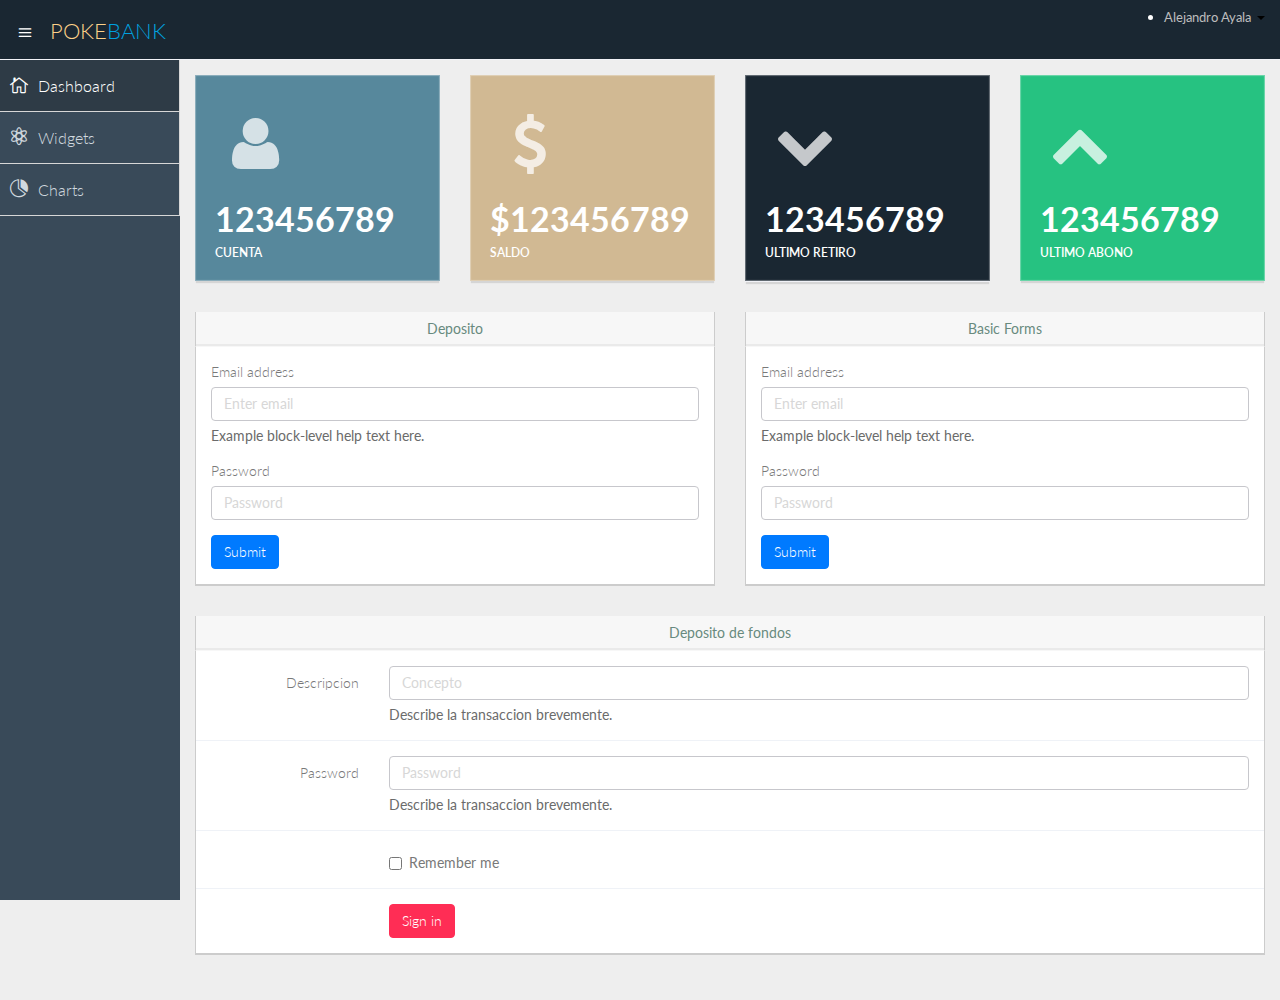
==== index.html @ 2486c24b "first commit" ====
<!DOCTYPE html>
<html lang="en">

<head>
  <meta charset="utf-8">
  <meta name="viewport" content="width=device-width, initial-scale=1.0">
  <meta name="description" content="Creative - Bootstrap 3 Responsive Admin Template">
  <meta name="author" content="GeeksLabs">
  <meta name="keyword" content="Creative, Dashboard, Admin, Template, Theme, Bootstrap, Responsive, Retina, Minimal">
  <link rel="shortcut icon" href="img/favicon.png">

  <title>Pagina Principal</title>

  <!-- Bootstrap CSS -->
  <link href="css/bootstrap.min.css" rel="stylesheet">
  <!-- bootstrap theme -->
  <link href="css/bootstrap-theme.css" rel="stylesheet">

  <!-- font icon -->
  <link href="css/elegant-icons-style.css" rel="stylesheet" />
  <link href="css/font-awesome.min.css" rel="stylesheet" />

  <!-- Custom styles -->
  <link href="css/style.css" rel="stylesheet">
</head>

<body>
  <!-- container section start -->
  <section id="container" class="">


    <header class="header dark-bg">
      <div class="toggle-nav">
        <div class="icon-reorder tooltips" data-original-title="Toggle Navigation" data-placement="bottom"><i class="icon_menu"></i></div>
      </div>

      <!--logo start-->
      <a href="index.html" class="logo">POKE<span class="lite">BANK</span></a>
      <!--logo end-->
      </div>

      <div class="top-nav notification-row">

          <!-- user login dropdown start-->
          <li class="dropdown">
            <a data-toggle="dropdown" class="dropdown-toggle" href="#">

                            <span class="username">Alejandro Ayala</span>
                            <b class="caret"></b>
                        </a>
            <ul class="dropdown-menu extended logout">
              <div class="log-arrow-up"></div>
              <li class="eborder-top">
                <a href="#"><i class="icon_profile"></i> My Profile</a>
              </li>

              <li>
                <a href="login.html"><i class="icon_key_alt"></i> Log Out</a>
              </li>
            </ul>
          </li>
          <!-- user login dropdown end -->
      
        <!-- notificatoin dropdown end-->
      </div>
    </header>
    <!--header end-->

    <!--sidebar start-->
    <aside>
      <div id="sidebar" class="nav-collapse ">
        <!-- sidebar menu start-->
        <ul class="sidebar-menu">
          <li class="active">
            <a class="" href="index.html">
                          <i class="icon_house_alt"></i>
                          <span>Dashboard</span>
                      </a>

          <li>
            <a class="" href="widgets.html">
                          <i class="icon_genius"></i>
                          <span>Widgets</span>
                      </a>
          </li>
          <li>
            <a class="" href="chart-chartjs.html">
                          <i class="icon_piechart"></i>
                          <span>Charts</span>

                      </a>

          </li>

        </ul>
        <!-- sidebar menu end-->
      </div>
    </aside>
    <!--sidebar end-->

    <!--main content start-->
    <section id="main-content">
      <section class="wrapper">
        

        <div class="row">
          <div class="col-lg-3 col-md-3 col-sm-12 col-xs-12">
            <div class="info-box blue-bg">
              <i class="fa fa-user"></i>
              <div class="count">123456789</div>
              <div class="title">Cuenta</div>
            </div>
            <!--/.info-box-->
          </div>
          <!--/.col-->

          <div class="col-lg-3 col-md-3 col-sm-12 col-xs-12">
            <div class="info-box brown-bg">
              <i class="fa fa-usd"></i>
              <div class="count">$123456789</div>
              <div class="title">Saldo</div>
            </div>
            <!--/.info-box-->
          </div>
          <!--/.col-->

          <div class="col-lg-3 col-md-3 col-sm-12 col-xs-12">
            <div class="info-box dark-bg">
              <i class="fa fa-chevron-down"></i>
              <div class="count">123456789</div>
              <div class="title">Ultimo retiro</div>
            </div>
            <!--/.info-box-->
          </div>
          <!--/.col-->

          <div class="col-lg-3 col-md-3 col-sm-12 col-xs-12">
            <div class="info-box green-bg">
              <i class="fa fa-chevron-up"></i>
              <div class="count">123456789</div>
              <div class="title">Ultimo abono</div>
            </div>
            <!--/.info-box-->
          </div>
          <!--/.col-->

        </div>
        <!--/.row-->

        <div>
          <div class="row">
          <div class="col-lg-6">
            <section class="panel">
              <header class="panel-heading text-center">
                Deposito
              </header>
              <div class="panel-body">
                <form role="form">
                  <div class="form-group">
                    <label for="exampleInputEmail1">Email address</label>
                    <input type="email" class="form-control" id="exampleInputEmail1" placeholder="Enter email">
                    <p class="help-block">Example block-level help text here.</p>
                  </div>
                  <div class="form-group">
                    <label for="exampleInputPassword1">Password</label>
                    <input type="password" class="form-control" id="exampleInputPassword1" placeholder="Password">
                  </div>
                  <button type="submit" class="btn btn-primary">Submit</button>
                </form>

              </div>
            </section>
          </div>
          <div class="col-lg-6">
            <section class="panel">
              <header class="panel-heading text-center">
                Basic Forms
              </header>
              <div class="panel-body">
                <form role="form">
                  <div class="form-group">
                    <label for="exampleInputEmail1">Email address</label>
                    <input type="email" class="form-control" id="exampleInputEmail1" placeholder="Enter email">
                    <p class="help-block">Example block-level help text here.</p>
                  </div>
                  <div class="form-group">
                    <label for="exampleInputPassword1">Password</label>
                    <input type="password" class="form-control" id="exampleInputPassword1" placeholder="Password">
                  </div>
                  <button type="submit" class="btn btn-primary">Submit</button>
                </form>

              </div>
            </section>
          </div>
        </div>
             <section class="panel">
              <header class="panel-heading text-center">
                Deposito de fondos
              </header>
              <div class="panel-body">
                <form class="form-horizontal" role="form">
                  <div class="form-group">
                    <label for="inputEmail1" class="col-lg-2 control-label">Descripcion</label>
                    <div class="col-lg-10">
                      <input type="text" class="form-control" id="inputEmail1" placeholder="Concepto">
                      <p class="help-block">Describe la transaccion brevemente.</p>
                    </div>
                  </div>
                  <div class="form-group">
                    <label for="inputPassword1" class="col-lg-2 control-label">Password</label>
                    <div class="col-lg-10">
                      <input type="password" class="form-control" id="inputPassword1" placeholder="Password">
                      <p class="help-block">Describe la transaccion brevemente.</p>
                    </div>
                  </div>
                  <div class="form-group">
                    <div class="col-lg-offset-2 col-lg-10">
                      <div class="checkbox">
                        <label>
                                                  <input type="checkbox"> Remember me
                        </label>
                      </div>
                    </div>
                  </div>
                  <div class="form-group">
                    <div class="col-lg-offset-2 col-lg-10">
                      <button type="submit" class="btn btn-danger">Sign in</button>
                    </div>
                  </div>
                </form>
              </div>
            </section>
        </div>

       

 
                <div class="widget-foot">
                  <!-- Footer goes here -->
                </div>
              </div>
            </div>

          </div>

        </div>
        <!-- project team & activity end -->

      </section>
    
    </section>
    <!--main content end-->
  </section>
  <!-- container section start -->

  <!-- javascripts -->
  <script src="js/jquery.js"></script>
  <!-- bootstrap -->
  <script src="js/bootstrap.min.js"></script>
  <!-- nice scroll -->
  <script src="js/jquery.nicescroll.js" type="text/javascript"></script>
  <!--custome script for all page-->
  <script src="js/scripts.js"></script>
</body>
</html>
---- css/elegant-icons-style.css ----
@font-face {
	font-family: 'ElegantIcons';
	src:url('../fonts/ElegantIcons.eot');
	src:url('../fonts/ElegantIcons.eot?#iefix') format('embedded-opentype'),
		url('../fonts/ElegantIcons.woff') format('woff'),
		url('../fonts/ElegantIcons.ttf') format('truetype'),
		url('../fonts/ElegantIcons.svg#ElegantIcons') format('svg');
	font-weight: normal;
	font-style: normal;
}

/* Use the following CSS code if you want to use data attributes for inserting your icons */
[data-icon]:before {
	font-family: 'ElegantIcons';
	content: attr(data-icon);
	speak: none;
	font-weight: normal;
	font-variant: normal;
	text-transform: none;
	line-height: 1;
	-webkit-font-smoothing: antialiased;
	-moz-osx-font-smoothing: grayscale;
}

/* Use the following CSS code if you want to have a class per icon */
/*
Instead of a list of all class selectors,
you can use the generic selector below, but it's slower:
[class*="your-class-prefix"] {
*/
.arrow_up, .arrow_down, .arrow_left, .arrow_right, .arrow_left-up, .arrow_right-up, .arrow_right-down, .arrow_left-down, .arrow-up-down, .arrow_up-down_alt, .arrow_left-right_alt, .arrow_left-right, .arrow_expand_alt2, .arrow_expand_alt, .arrow_condense, .arrow_expand, .arrow_move, .arrow_carrot-up, .arrow_carrot-down, .arrow_carrot-left, .arrow_carrot-right, .arrow_carrot-2up, .arrow_carrot-2down, .arrow_carrot-2left, .arrow_carrot-2right, .arrow_carrot-up_alt2, .arrow_carrot-down_alt2, .arrow_carrot-left_alt2, .arrow_carrot-right_alt2, .arrow_carrot-2up_alt2, .arrow_carrot-2down_alt2, .arrow_carrot-2left_alt2, .arrow_carrot-2right_alt2, .arrow_triangle-up, .arrow_triangle-down, .arrow_triangle-left, .arrow_triangle-right, .arrow_triangle-up_alt2, .arrow_triangle-down_alt2, .arrow_triangle-left_alt2, .arrow_triangle-right_alt2, .arrow_back, .icon_minus-06, .icon_plus, .icon_close, .icon_check, .icon_minus_alt2, .icon_plus_alt2, .icon_close_alt2, .icon_check_alt2, .icon_zoom-out_alt, .icon_zoom-in_alt, .icon_search, .icon_box-empty, .icon_box-selected, .icon_minus-box, .icon_plus-box, .icon_box-checked, .icon_circle-empty, .icon_circle-slelected, .icon_stop_alt2, .icon_stop, .icon_pause_alt2, .icon_pause, .icon_menu, .icon_menu-square_alt2, .icon_menu-circle_alt2, .icon_ul, .icon_ol, .icon_adjust-horiz, .icon_adjust-vert, .icon_document_alt, .icon_documents_alt, .icon_pencil, .icon_pencil-edit_alt, .icon_pencil-edit, .icon_folder-alt, .icon_folder-open_alt, .icon_folder-add_alt, .icon_info_alt, .icon_error-oct_alt, .icon_error-circle_alt, .icon_error-triangle_alt, .icon_question_alt2, .icon_question, .icon_comment_alt, .icon_chat_alt, .icon_vol-mute_alt, .icon_volume-low_alt, .icon_volume-high_alt, .icon_quotations, .icon_quotations_alt2, .icon_clock_alt, .icon_lock_alt, .icon_lock-open_alt, .icon_key_alt, .icon_cloud_alt, .icon_cloud-upload_alt, .icon_cloud-download_alt, .icon_image, .icon_images, .icon_lightbulb_alt, .icon_gift_alt, .icon_house_alt, .icon_genius, .icon_mobile, .icon_tablet, .icon_laptop, .icon_desktop, .icon_camera_alt, .icon_mail_alt, .icon_cone_alt, .icon_ribbon_alt, .icon_bag_alt, .icon_creditcard, .icon_cart_alt, .icon_paperclip, .icon_tag_alt, .icon_tags_alt, .icon_trash_alt, .icon_cursor_alt, .icon_mic_alt, .icon_compass_alt, .icon_pin_alt, .icon_pushpin_alt, .icon_map_alt, .icon_drawer_alt, .icon_toolbox_alt, .icon_book_alt, .icon_calendar, .icon_film, .icon_table, .icon_contacts_alt, .icon_headphones, .icon_lifesaver, .icon_piechart, .icon_refresh, .icon_link_alt, .icon_link, .icon_loading, .icon_blocked, .icon_archive_alt, .icon_heart_alt, .icon_star_alt, .icon_star-half_alt, .icon_star, .icon_star-half, .icon_tools, .icon_tool, .icon_cog, .icon_cogs, .arrow_up_alt, .arrow_down_alt, .arrow_left_alt, .arrow_right_alt, .arrow_left-up_alt, .arrow_right-up_alt, .arrow_right-down_alt, .arrow_left-down_alt, .arrow_condense_alt, .arrow_expand_alt3, .arrow_carrot_up_alt, .arrow_carrot-down_alt, .arrow_carrot-left_alt, .arrow_carrot-right_alt, .arrow_carrot-2up_alt, .arrow_carrot-2dwnn_alt, .arrow_carrot-2left_alt, .arrow_carrot-2right_alt, .arrow_triangle-up_alt, .arrow_triangle-down_alt, .arrow_triangle-left_alt, .arrow_triangle-right_alt, .icon_minus_alt, .icon_plus_alt, .icon_close_alt, .icon_check_alt, .icon_zoom-out, .icon_zoom-in, .icon_stop_alt, .icon_menu-square_alt, .icon_menu-circle_alt, .icon_document, .icon_documents, .icon_pencil_alt, .icon_folder, .icon_folder-open, .icon_folder-add, .icon_folder_upload, .icon_folder_download, .icon_info, .icon_error-circle, .icon_error-oct, .icon_error-triangle, .icon_question_alt, .icon_comment, .icon_chat, .icon_vol-mute, .icon_volume-low, .icon_volume-high, .icon_quotations_alt, .icon_clock, .icon_lock, .icon_lock-open, .icon_key, .icon_cloud, .icon_cloud-upload, .icon_cloud-download, .icon_lightbulb, .icon_gift, .icon_house, .icon_camera, .icon_mail, .icon_cone, .icon_ribbon, .icon_bag, .icon_cart, .icon_tag, .icon_tags, .icon_trash, .icon_cursor, .icon_mic, .icon_compass, .icon_pin, .icon_pushpin, .icon_map, .icon_drawer, .icon_toolbox, .icon_book, .icon_contacts, .icon_archive, .icon_heart, .icon_profile, .icon_group, .icon_grid-2x2, .icon_grid-3x3, .icon_music, .icon_pause_alt, .icon_phone, .icon_upload, .icon_download, .social_facebook, .social_twitter, .social_pinterest, .social_googleplus, .social_tumblr, .social_tumbleupon, .social_wordpress, .social_instagram, .social_dribbble, .social_vimeo, .social_linkedin, .social_rss, .social_deviantart, .social_share, .social_myspace, .social_skype, .social_youtube, .social_picassa, .social_googledrive, .social_flickr, .social_blogger, .social_spotify, .social_delicious, .social_facebook_circle, .social_twitter_circle, .social_pinterest_circle, .social_googleplus_circle, .social_tumblr_circle, .social_stumbleupon_circle, .social_wordpress_circle, .social_instagram_circle, .social_dribbble_circle, .social_vimeo_circle, .social_linkedin_circle, .social_rss_circle, .social_deviantart_circle, .social_share_circle, .social_myspace_circle, .social_skype_circle, .social_youtube_circle, .social_picassa_circle, .social_googledrive_alt2, .social_flickr_circle, .social_blogger_circle, .social_spotify_circle, .social_delicious_circle, .social_facebook_square, .social_twitter_square, .social_pinterest_square, .social_googleplus_square, .social_tumblr_square, .social_stumbleupon_square, .social_wordpress_square, .social_instagram_square, .social_dribbble_square, .social_vimeo_square, .social_linkedin_square, .social_rss_square, .social_deviantart_square, .social_share_square, .social_myspace_square, .social_skype_square, .social_youtube_square, .social_picassa_square, .social_googledrive_square, .social_flickr_square, .social_blogger_square, .social_spotify_square, .social_delicious_square, .icon_printer, .icon_calulator, .icon_building, .icon_floppy, .icon_drive, .icon_search-2, .icon_id, .icon_id-2, .icon_puzzle, .icon_like, .icon_dislike, .icon_mug, .icon_currency, .icon_wallet, .icon_pens, .icon_easel, .icon_flowchart, .icon_datareport, .icon_briefcase, .icon_shield, .icon_percent, .icon_globe, .icon_globe-2, .icon_target, .icon_hourglass, .icon_balance, .icon_rook, .icon_printer-alt, .icon_calculator_alt, .icon_building_alt, .icon_floppy_alt, .icon_drive_alt, .icon_search_alt, .icon_id_alt, .icon_id-2_alt, .icon_puzzle_alt, .icon_like_alt, .icon_dislike_alt, .icon_mug_alt, .icon_currency_alt, .icon_wallet_alt, .icon_pens_alt, .icon_easel_alt, .icon_flowchart_alt, .icon_datareport_alt, .icon_briefcase_alt, .icon_shield_alt, .icon_percent_alt, .icon_globe_alt, .icon_clipboard {
	font-family: 'ElegantIcons';
	speak: none;
	font-style: normal;
	font-weight: normal;
	font-variant: normal;
	text-transform: none;
	line-height: 1;
	-webkit-font-smoothing: antialiased;
}
.arrow_up:before {
	content: "\21";
}
.arrow_down:before {
	content: "\22";
}
.arrow_left:before {
	content: "\23";
}
.arrow_right:before {
	content: "\24";
}
.arrow_left-up:before {
	content: "\25";
}
.arrow_right-up:before {
	content: "\26";
}
.arrow_right-down:before {
	content: "\27";
}
.arrow_left-down:before {
	content: "\28";
}
.arrow-up-down:before {
	content: "\29";
}
.arrow_up-down_alt:before {
	content: "\2a";
}
.arrow_left-right_alt:before {
	content: "\2b";
}
.arrow_left-right:before {
	content: "\2c";
}
.arrow_expand_alt2:before {
	content: "\2d";
}
.arrow_expand_alt:before {
	content: "\2e";
}
.arrow_condense:before {
	content: "\2f";
}
.arrow_expand:before {
	content: "\30";
}
.arrow_move:before {
	content: "\31";
}
.arrow_carrot-up:before {
	content: "\32";
}
.arrow_carrot-down:before {
	content: "\33";
}
.arrow_carrot-left:before {
	content: "\34";
}
.arrow_carrot-right:before {
	content: "\35";
}
.arrow_carrot-2up:before {
	content: "\36";
}
.arrow_carrot-2down:before {
	content: "\37";
}
.arrow_carrot-2left:before {
	content: "\38";
}
.arrow_carrot-2right:before {
	content: "\39";
}
.arrow_carrot-up_alt2:before {
	content: "\3a";
}
.arrow_carrot-down_alt2:before {
	content: "\3b";
}
.arrow_carrot-left_alt2:before {
	content: "\3c";
}
.arrow_carrot-right_alt2:before {
	content: "\3d";
}
.arrow_carrot-2up_alt2:before {
	content: "\3e";
}
.arrow_carrot-2down_alt2:before {
	content: "\3f";
}
.arrow_carrot-2left_alt2:before {
	content: "\40";
}
.arrow_carrot-2right_alt2:before {
	content: "\41";
}
.arrow_triangle-up:before {
	content: "\42";
}
.arrow_triangle-down:before {
	content: "\43";
}
.arrow_triangle-left:before {
	content: "\44";
}
.arrow_triangle-right:before {
	content: "\45";
}
.arrow_triangle-up_alt2:before {
	content: "\46";
}
.arrow_triangle-down_alt2:before {
	content: "\47";
}
.arrow_triangle-left_alt2:before {
	content: "\48";
}
.arrow_triangle-right_alt2:before {
	content: "\49";
}
.arrow_back:before {
	content: "\4a";
}
.icon_minus-06:before {
	content: "\4b";
}
.icon_plus:before {
	content: "\4c";
}
.icon_close:before {
	content: "\4d";
}
.icon_check:before {
	content: "\4e";
}
.icon_minus_alt2:before {
	content: "\4f";
}
.icon_plus_alt2:before {
	content: "\50";
}
.icon_close_alt2:before {
	content: "\51";
}
.icon_check_alt2:before {
	content: "\52";
}
.icon_zoom-out_alt:before {
	content: "\53";
}
.icon_zoom-in_alt:before {
	content: "\54";
}
.icon_search:before {
	content: "\55";
}
.icon_box-empty:before {
	content: "\56";
}
.icon_box-selected:before {
	content: "\57";
}
.icon_minus-box:before {
	content: "\58";
}
.icon_plus-box:before {
	content: "\59";
}
.icon_box-checked:before {
	content: "\5a";
}
.icon_circle-empty:before {
	content: "\5b";
}
.icon_circle-slelected:before {
	content: "\5c";
}
.icon_stop_alt2:before {
	content: "\5d";
}
.icon_stop:before {
	content: "\5e";
}
.icon_pause_alt2:before {
	content: "\5f";
}
.icon_pause:before {
	content: "\60";
}
.icon_menu:before {
	content: "\61";
}
.icon_menu-square_alt2:before {
	content: "\62";
}
.icon_menu-circle_alt2:before {
	content: "\63";
}
.icon_ul:before {
	content: "\64";
}
.icon_ol:before {
	content: "\65";
}
.icon_adjust-horiz:before {
	content: "\66";
}
.icon_adjust-vert:before {
	content: "\67";
}
.icon_document_alt:before {
	content: "\68";
}
.icon_documents_alt:before {
	content: "\69";
}
.icon_pencil:before {
	content: "\6a";
}
.icon_pencil-edit_alt:before {
	content: "\6b";
}
.icon_pencil-edit:before {
	content: "\6c";
}
.icon_folder-alt:before {
	content: "\6d";
}
.icon_folder-open_alt:before {
	content: "\6e";
}
.icon_folder-add_alt:before {
	content: "\6f";
}
.icon_info_alt:before {
	content: "\70";
}
.icon_error-oct_alt:before {
	content: "\71";
}
.icon_error-circle_alt:before {
	content: "\72";
}
.icon_error-triangle_alt:before {
	content: "\73";
}
.icon_question_alt2:before {
	content: "\74";
}
.icon_question:before {
	content: "\75";
}
.icon_comment_alt:before {
	content: "\76";
}
.icon_chat_alt:before {
	content: "\77";
}
.icon_vol-mute_alt:before {
	content: "\78";
}
.icon_volume-low_alt:before {
	content: "\79";
}
.icon_volume-high_alt:before {
	content: "\7a";
}
.icon_quotations:before {
	content: "\7b";
}
.icon_quotations_alt2:before {
	content: "\7c";
}
.icon_clock_alt:before {
	content: "\7d";
}
.icon_lock_alt:before {
	content: "\7e";
}
.icon_lock-open_alt:before {
	content: "\e000";
}
.icon_key_alt:before {
	content: "\e001";
}
.icon_cloud_alt:before {
	content: "\e002";
}
.icon_cloud-upload_alt:before {
	content: "\e003";
}
.icon_cloud-download_alt:before {
	content: "\e004";
}
.icon_image:before {
	content: "\e005";
}
.icon_images:before {
	content: "\e006";
}
.icon_lightbulb_alt:before {
	content: "\e007";
}
.icon_gift_alt:before {
	content: "\e008";
}
.icon_house_alt:before {
	content: "\e009";
}
.icon_genius:before {
	content: "\e00a";
}
.icon_mobile:before {
	content: "\e00b";
}
.icon_tablet:before {
	content: "\e00c";
}
.icon_laptop:before {
	content: "\e00d";
}
.icon_desktop:before {
	content: "\e00e";
}
.icon_camera_alt:before {
	content: "\e00f";
}
.icon_mail_alt:before {
	content: "\e010";
}
.icon_cone_alt:before {
	content: "\e011";
}
.icon_ribbon_alt:before {
	content: "\e012";
}
.icon_bag_alt:before {
	content: "\e013";
}
.icon_creditcard:before {
	content: "\e014";
}
.icon_cart_alt:before {
	content: "\e015";
}
.icon_paperclip:before {
	content: "\e016";
}
.icon_tag_alt:before {
	content: "\e017";
}
.icon_tags_alt:before {
	content: "\e018";
}
.icon_trash_alt:before {
	content: "\e019";
}
.icon_cursor_alt:before {
	content: "\e01a";
}
.icon_mic_alt:before {
	content: "\e01b";
}
.icon_compass_alt:before {
	content: "\e01c";
}
.icon_pin_alt:before {
	content: "\e01d";
}
.icon_pushpin_alt:before {
	content: "\e01e";
}
.icon_map_alt:before {
	content: "\e01f";
}
.icon_drawer_alt:before {
	content: "\e020";
}
.icon_toolbox_alt:before {
	content: "\e021";
}
.icon_book_alt:before {
	content: "\e022";
}
.icon_calendar:before {
	content: "\e023";
}
.icon_film:before {
	content: "\e024";
}
.icon_table:before {
	content: "\e025";
}
.icon_contacts_alt:before {
	content: "\e026";
}
.icon_headphones:before {
	content: "\e027";
}
.icon_lifesaver:before {
	content: "\e028";
}
.icon_piechart:before {
	content: "\e029";
}
.icon_refresh:before {
	content: "\e02a";
}
.icon_link_alt:before {
	content: "\e02b";
}
.icon_link:before {
	content: "\e02c";
}
.icon_loading:before {
	content: "\e02d";
}
.icon_blocked:before {
	content: "\e02e";
}
.icon_archive_alt:before {
	content: "\e02f";
}
.icon_heart_alt:before {
	content: "\e030";
}
.icon_star_alt:before {
	content: "\e031";
}
.icon_star-half_alt:before {
	content: "\e032";
}
.icon_star:before {
	content: "\e033";
}
.icon_star-half:before {
	content: "\e034";
}
.icon_tools:before {
	content: "\e035";
}
.icon_tool:before {
	content: "\e036";
}
.icon_cog:before {
	content: "\e037";
}
.icon_cogs:before {
	content: "\e038";
}
.arrow_up_alt:before {
	content: "\e039";
}
.arrow_down_alt:before {
	content: "\e03a";
}
.arrow_left_alt:before {
	content: "\e03b";
}
.arrow_right_alt:before {
	content: "\e03c";
}
.arrow_left-up_alt:before {
	content: "\e03d";
}
.arrow_right-up_alt:before {
	content: "\e03e";
}
.arrow_right-down_alt:before {
	content: "\e03f";
}
.arrow_left-down_alt:before {
	content: "\e040";
}
.arrow_condense_alt:before {
	content: "\e041";
}
.arrow_expand_alt3:before {
	content: "\e042";
}
.arrow_carrot_up_alt:before {
	content: "\e043";
}
.arrow_carrot-down_alt:before {
	content: "\e044";
}
.arrow_carrot-left_alt:before {
	content: "\e045";
}
.arrow_carrot-right_alt:before {
	content: "\e046";
}
.arrow_carrot-2up_alt:before {
	content: "\e047";
}
.arrow_carrot-2dwnn_alt:before {
	content: "\e048";
}
.arrow_carrot-2left_alt:before {
	content: "\e049";
}
.arrow_carrot-2right_alt:before {
	content: "\e04a";
}
.arrow_triangle-up_alt:before {
	content: "\e04b";
}
.arrow_triangle-down_alt:before {
	content: "\e04c";
}
.arrow_triangle-left_alt:before {
	content: "\e04d";
}
.arrow_triangle-right_alt:before {
	content: "\e04e";
}
.icon_minus_alt:before {
	content: "\e04f";
}
.icon_plus_alt:before {
	content: "\e050";
}
.icon_close_alt:before {
	content: "\e051";
}
.icon_check_alt:before {
	content: "\e052";
}
.icon_zoom-out:before {
	content: "\e053";
}
.icon_zoom-in:before {
	content: "\e054";
}
.icon_stop_alt:before {
	content: "\e055";
}
.icon_menu-square_alt:before {
	content: "\e056";
}
.icon_menu-circle_alt:before {
	content: "\e057";
}
.icon_document:before {
	content: "\e058";
}
.icon_documents:before {
	content: "\e059";
}
.icon_pencil_alt:before {
	content: "\e05a";
}
.icon_folder:before {
	content: "\e05b";
}
.icon_folder-open:before {
	content: "\e05c";
}
.icon_folder-add:before {
	content: "\e05d";
}
.icon_folder_upload:before {
	content: "\e05e";
}
.icon_folder_download:before {
	content: "\e05f";
}
.icon_info:before {
	content: "\e060";
}
.icon_error-circle:before {
	content: "\e061";
}
.icon_error-oct:before {
	content: "\e062";
}
.icon_error-triangle:before {
	content: "\e063";
}
.icon_question_alt:before {
	content: "\e064";
}
.icon_comment:before {
	content: "\e065";
}
.icon_chat:before {
	content: "\e066";
}
.icon_vol-mute:before {
	content: "\e067";
}
.icon_volume-low:before {
	content: "\e068";
}
.icon_volume-high:before {
	content: "\e069";
}
.icon_quotations_alt:before {
	content: "\e06a";
}
.icon_clock:before {
	content: "\e06b";
}
.icon_lock:before {
	content: "\e06c";
}
.icon_lock-open:before {
	content: "\e06d";
}
.icon_key:before {
	content: "\e06e";
}
.icon_cloud:before {
	content: "\e06f";
}
.icon_cloud-upload:before {
	content: "\e070";
}
.icon_cloud-download:before {
	content: "\e071";
}
.icon_lightbulb:before {
	content: "\e072";
}
.icon_gift:before {
	content: "\e073";
}
.icon_house:before {
	content: "\e074";
}
.icon_camera:before {
	content: "\e075";
}
.icon_mail:before {
	content: "\e076";
}
.icon_cone:before {
	content: "\e077";
}
.icon_ribbon:before {
	content: "\e078";
}
.icon_bag:before {
	content: "\e079";
}
.icon_cart:before {
	content: "\e07a";
}
.icon_tag:before {
	content: "\e07b";
}
.icon_tags:before {
	content: "\e07c";
}
.icon_trash:before {
	content: "\e07d";
}
.icon_cursor:before {
	content: "\e07e";
}
.icon_mic:before {
	content: "\e07f";
}
.icon_compass:before {
	content: "\e080";
}
.icon_pin:before {
	content: "\e081";
}
.icon_pushpin:before {
	content: "\e082";
}
.icon_map:before {
	content: "\e083";
}
.icon_drawer:before {
	content: "\e084";
}
.icon_toolbox:before {
	content: "\e085";
}
.icon_book:before {
	content: "\e086";
}
.icon_contacts:before {
	content: "\e087";
}
.icon_archive:before {
	content: "\e088";
}
.icon_heart:before {
	content: "\e089";
}
.icon_profile:before {
	content: "\e08a";
}
.icon_group:before {
	content: "\e08b";
}
.icon_grid-2x2:before {
	content: "\e08c";
}
.icon_grid-3x3:before {
	content: "\e08d";
}
.icon_music:before {
	content: "\e08e";
}
.icon_pause_alt:before {
	content: "\e08f";
}
.icon_phone:before {
	content: "\e090";
}
.icon_upload:before {
	content: "\e091";
}
.icon_download:before {
	content: "\e092";
}
.social_facebook:before {
	content: "\e093";
}
.social_twitter:before {
	content: "\e094";
}
.social_pinterest:before {
	content: "\e095";
}
.social_googleplus:before {
	content: "\e096";
}
.social_tumblr:before {
	content: "\e097";
}
.social_tumbleupon:before {
	content: "\e098";
}
.social_wordpress:before {
	content: "\e099";
}
.social_instagram:before {
	content: "\e09a";
}
.social_dribbble:before {
	content: "\e09b";
}
.social_vimeo:before {
	content: "\e09c";
}
.social_linkedin:before {
	content: "\e09d";
}
.social_rss:before {
	content: "\e09e";
}
.social_deviantart:before {
	content: "\e09f";
}
.social_share:before {
	content: "\e0a0";
}
.social_myspace:before {
	content: "\e0a1";
}
.social_skype:before {
	content: "\e0a2";
}
.social_youtube:before {
	content: "\e0a3";
}
.social_picassa:before {
	content: "\e0a4";
}
.social_googledrive:before {
	content: "\e0a5";
}
.social_flickr:before {
	content: "\e0a6";
}
.social_blogger:before {
	content: "\e0a7";
}
.social_spotify:before {
	content: "\e0a8";
}
.social_delicious:before {
	content: "\e0a9";
}
.social_facebook_circle:before {
	content: "\e0aa";
}
.social_twitter_circle:before {
	content: "\e0ab";
}
.social_pinterest_circle:before {
	content: "\e0ac";
}
.social_googleplus_circle:before {
	content: "\e0ad";
}
.social_tumblr_circle:before {
	content: "\e0ae";
}
.social_stumbleupon_circle:before {
	content: "\e0af";
}
.social_wordpress_circle:before {
	content: "\e0b0";
}
.social_instagram_circle:before {
	content: "\e0b1";
}
.social_dribbble_circle:before {
	content: "\e0b2";
}
.social_vimeo_circle:before {
	content: "\e0b3";
}
.social_linkedin_circle:before {
	content: "\e0b4";
}
.social_rss_circle:before {
	content: "\e0b5";
}
.social_deviantart_circle:before {
	content: "\e0b6";
}
.social_share_circle:before {
	content: "\e0b7";
}
.social_myspace_circle:before {
	content: "\e0b8";
}
.social_skype_circle:before {
	content: "\e0b9";
}
.social_youtube_circle:before {
	content: "\e0ba";
}
.social_picassa_circle:before {
	content: "\e0bb";
}
.social_googledrive_alt2:before {
	content: "\e0bc";
}
.social_flickr_circle:before {
	content: "\e0bd";
}
.social_blogger_circle:before {
	content: "\e0be";
}
.social_spotify_circle:before {
	content: "\e0bf";
}
.social_delicious_circle:before {
	content: "\e0c0";
}
.social_facebook_square:before {
	content: "\e0c1";
}
.social_twitter_square:before {
	content: "\e0c2";
}
.social_pinterest_square:before {
	content: "\e0c3";
}
.social_googleplus_square:before {
	content: "\e0c4";
}
.social_tumblr_square:before {
	content: "\e0c5";
}
.social_stumbleupon_square:before {
	content: "\e0c6";
}
.social_wordpress_square:before {
	content: "\e0c7";
}
.social_instagram_square:before {
	content: "\e0c8";
}
.social_dribbble_square:before {
	content: "\e0c9";
}
.social_vimeo_square:before {
	content: "\e0ca";
}
.social_linkedin_square:before {
	content: "\e0cb";
}
.social_rss_square:before {
	content: "\e0cc";
}
.social_deviantart_square:before {
	content: "\e0cd";
}
.social_share_square:before {
	content: "\e0ce";
}
.social_myspace_square:before {
	content: "\e0cf";
}
.social_skype_square:before {
	content: "\e0d0";
}
.social_youtube_square:before {
	content: "\e0d1";
}
.social_picassa_square:before {
	content: "\e0d2";
}
.social_googledrive_square:before {
	content: "\e0d3";
}
.social_flickr_square:before {
	content: "\e0d4";
}
.social_blogger_square:before {
	content: "\e0d5";
}
.social_spotify_square:before {
	content: "\e0d6";
}
.social_delicious_square:before {
	content: "\e0d7";
}
.icon_printer:before {
	content: "\e103";
}
.icon_calulator:before {
	content: "\e0ee";
}
.icon_building:before {
	content: "\e0ef";
}
.icon_floppy:before {
	content: "\e0e8";
}
.icon_drive:before {
	content: "\e0ea";
}
.icon_search-2:before {
	content: "\e101";
}
.icon_id:before {
	content: "\e107";
}
.icon_id-2:before {
	content: "\e108";
}
.icon_puzzle:before {
	content: "\e102";
}
.icon_like:before {
	content: "\e106";
}
.icon_dislike:before {
	content: "\e0eb";
}
.icon_mug:before {
	content: "\e105";
}
.icon_currency:before {
	content: "\e0ed";
}
.icon_wallet:before {
	content: "\e100";
}
.icon_pens:before {
	content: "\e104";
}
.icon_easel:before {
	content: "\e0e9";
}
.icon_flowchart:before {
	content: "\e109";
}
.icon_datareport:before {
	content: "\e0ec";
}
.icon_briefcase:before {
	content: "\e0fe";
}
.icon_shield:before {
	content: "\e0f6";
}
.icon_percent:before {
	content: "\e0fb";
}
.icon_globe:before {
	content: "\e0e2";
}
.icon_globe-2:before {
	content: "\e0e3";
}
.icon_target:before {
	content: "\e0f5";
}
.icon_hourglass:before {
	content: "\e0e1";
}
.icon_balance:before {
	content: "\e0ff";
}
.icon_rook:before {
	content: "\e0f8";
}
.icon_printer-alt:before {
	content: "\e0fa";
}
.icon_calculator_alt:before {
	content: "\e0e7";
}
.icon_building_alt:before {
	content: "\e0fd";
}
.icon_floppy_alt:before {
	content: "\e0e4";
}
.icon_drive_alt:before {
	content: "\e0e5";
}
.icon_search_alt:before {
	content: "\e0f7";
}
.icon_id_alt:before {
	content: "\e0e0";
}
.icon_id-2_alt:before {
	content: "\e0fc";
}
.icon_puzzle_alt:before {
	content: "\e0f9";
}
.icon_like_alt:before {
	content: "\e0dd";
}
.icon_dislike_alt:before {
	content: "\e0f1";
}
.icon_mug_alt:before {
	content: "\e0dc";
}
.icon_currency_alt:before {
	content: "\e0f3";
}
.icon_wallet_alt:before {
	content: "\e0d8";
}
.icon_pens_alt:before {
	content: "\e0db";
}
.icon_easel_alt:before {
	content: "\e0f0";
}
.icon_flowchart_alt:before {
	content: "\e0df";
}
.icon_datareport_alt:before {
	content: "\e0f2";
}
.icon_briefcase_alt:before {
	content: "\e0f4";
}
.icon_shield_alt:before {
	content: "\e0d9";
}
.icon_percent_alt:before {
	content: "\e0da";
}
.icon_globe_alt:before {
	content: "\e0de";
}
.icon_clipboard:before {
	content: "\e0e6";
}


	.glyph {
		float: left;
		text-align: center;
		padding: .75em;
		margin: .4em 1.5em .75em 0;
		width: 6em;
text-shadow: none;
	}
        .glyph_big {
        font-size: 128px;
        color: #59c5dc;
        float: left;
        margin-right: 20px;
        }

        .glyph div { padding-bottom: 10px;}

	.glyph input {
		font-family: consolas, monospace;
		font-size: 12px;
		width: 100%;
		text-align: center;
		border: 0;
		box-shadow: 0 0 0 1px #ccc;
		padding: .2em;
                -moz-border-radius: 5px;
                -webkit-border-radius: 5px;
	}
	.centered {
		margin-left: auto;
		margin-right: auto;
	}
	.glyph .fs1 {
		font-size: 2em;
	}
---- css/style.css ----
/*
    Theme Name: NiceAdmin
    Theme URL: https://bootstrapmade.com/nice-admin-bootstrap-admin-html-template/
    Author: BootstrapMade
    Author URL: https://bootstrapmade.com
*/
/* Import fonts */

@import url(https://fonts.googleapis.com/css?family=Lato:400,300,300italic,400italic,600,600italic,700,700italic,800,800italic);

@import url(line-icons.css);



body {

    color: #797979;

    background: #eeeeee;

    font-family: 'Lato', sans-serif;

    padding: 0px !important;

    margin: 0px !important;

    font-size:14px !important;

}

h1,h2,h3,h4,h5{

    font-weight: 300;

}

label{

    font-weight: 300;

}

ul li {

    list-style: none;

}



a, a:hover, a:focus {

    text-decoration: none;

    outline: none;

    outline: 0;

}

input:focus, textarea:focus { outline: none; }

table tr th { color: #688a7e;}

*:focus {outline: none;}

::selection {

    background: #688a7e;

    color: #fff;

}

::-moz-selection {

    background: #688a7e;

    color: #fff;

}



#container {

    width: 100%;

    height: 100%;

}



.Creative-pro, .Creative-pro h3{

    display: block;

    position: fixed;

    bottom:0;

    z-index: 100000;

    width: 100%;

    overflow: hidden;

    height: 50px;

    margin:0px;

}

.Creative-pro h3{

    padding-bottom: 10px;

    padding-top: 10px;

}

.lite{

    color: #00a0df !important;

}



/*login page*/



.login-body {

    background-color: #f1f2f7;

}

.login-img-body{

  background: url('../img/bg-1.jpg') no-repeat center center fixed;

  -webkit-background-size: cover;

  -moz-background-size: cover;

  -o-background-size: cover;

  background-size: cover;

}

.login-img2-body{

  background: url('../img/bg-1.jpg') no-repeat center center fixed;

  -webkit-background-size: cover;

  -moz-background-size: cover;

  -o-background-size: cover;

  background-size: cover;

}

.login-img3-body{

  background: url('../img/bg-1.jpg') no-repeat center center fixed;

  -webkit-background-size: cover;

  -moz-background-size: cover;

  -o-background-size: cover;

  background-size: cover;

}



.login-form {

    max-width: 350px;

    margin: 200px auto 0;

    background: #d5d7de;

}

.login-img-body .login-form{

    max-width: 350px;

    margin: 200px auto 0;

    background: rgba(213,215,222,0.4);

    border: 1px solid #B0B6BE;

}

.login-img2-body .login-form{

    border: 1px solid #B0B6BE;

    background: rgba(213,215,222,0.7);

}

.login-img3-body .login-form{

    border: 1px solid #B0B6BE;

    background: rgba(213,215,222,0.9);

}

.login-form a{

    color: #688a7e !important;

}

.login-form h2.login-form-heading {

    margin: 0;

    padding:20px 15px;

    text-align: center;

    background: #34aadc;

    border-radius: 5px 5px 0 0;

    -webkit-border-radius: 5px 5px 0 0;

    color: #fff;

    font-size: 18px;

    text-transform: uppercase;

    font-weight: 300;

    font-family: 'Lato', sans-serif;

}



.login-form .checkbox {

    margin-bottom: 14px;

}

.login-form .checkbox {

    font-weight: normal;

    font-weight: 300;

    font-family: 'Lato', sans-serif;

}

.login-form .form-control {

    position: relative;

    font-size: 16px;

    height: auto;

    padding: 10px;

    -webkit-box-sizing: border-box;

    -moz-box-sizing: border-box;

    box-sizing: border-box;

}

.login-form .form-control:focus {

    z-index: 2;

}

.login-form .login-img{

    font-size: 50px;

    font-weight: 300;

}

.login-form .input-group{

    padding-bottom: 15px;

}

.login-form .input-group-addon{

    padding: 6px 12px;

    font-size: 16px;

    color: #8b9199;

    font-weight: normal;

    line-height: 1;

    text-align: center;

    background-color: #ffffff;

    border: none;

    border-radius: 0;

}

.login-form input[type="text"], .login-form input[type="password"] {

    border: none;

    box-shadow: none;

    font-size: 16px;

    border-radius: 0;

}

.login-form .btn{

    border-radius: 0;

}

.login-form .btn-login {

    background: #f67a6e;

    color: #fff;

    text-transform: uppercase;

    font-weight: 300;

    font-family: 'Lato', sans-serif;

    box-shadow: 0 4px #e56b60;

    margin-bottom: 20px;

}



.login-form p {

    text-align: center;

    color: #b6b6b6;

    font-size: 16px;

    font-weight: 300;

}

.login-img3-body .login-form p,.login-img2-body .login-form p {

    color: #34aadc;

}

.login-form a {

    color: #b6b6b6;

}



.login-form a:hover {

    color: #34aadc;

}

.form .required{

    font-size: 16px;

    color: #00a0df;

}



.login-wrap {

    padding: 20px;

}



.login-social-link  {

    display: inline-block;

    margin-top: 20px;

    margin-bottom: 15px;

}



.login-social-link a {

    color: #fff;

    padding: 15px 28px;

    border-radius: 4px;

}



.login-social-link a:hover {

    color: #fff;

}



.login-social-link a i {

    font-size: 20px;

    padding-right: 10px;

}



.login-social-link a.facebook {

    background: #5193ea;

    margin-right: 22px;

    box-shadow: 0 4px #2775e2;

	float:left;

}



.login-social-link a.twitter {

    background: #44ccfe;

    box-shadow: 0 4px #2bb4e8;

	float:left;

}

/*Modal Content*/

.modal-content{

    border-radius:0px;

    background:rgba(255,255,255,0.9);

}

.modal-header .close{

    font-weight: 300;

    font-size: 30px;

}



/*sidebar navigation*/



#sidebar {

    width: 180px;

    height: 100%;

    position: fixed;

    background: #394a59;

}



.nav-collapse.collapse {

    display: inline;

}



ul.sidebar-menu , ul.sidebar-menu li ul.sub{

    margin: -2px 0 0;

    padding: 0;

}



ul.sidebar-menu {

    margin-top: 60px;

}



#sidebar > ul > li > ul.sub {

    display: none;

}



#sidebar > ul > li.active > ul.sub, #sidebar > ul > li > ul.sub > li > a {

    display: block;

}



ul.sidebar-menu li ul.sub li{

    background: #394a59;

    margin-bottom: 0;

    margin-left: 0;

    margin-right: 0;

}



ul.sidebar-menu li ul.sub li:last-child{

    border-radius: 0 0 4px 4px;

    -webkit-border-radius: 0 0 4px 4px;

}



ul.sidebar-menu li ul.sub li a {

    font-size: 12px;

    padding: 0 0 0 32px;

    line-height: 35px;

    height: 35px;

    -webkit-transition: all 0.3s ease;

    -moz-transition: all 0.3s ease;

    -o-transition: all 0.3s ease;

    -ms-transition: all 0.3s ease;

    transition: all 0.3s ease;

    color: #d0d8df;

    font-size: 14px;

}



ul.sidebar-menu li ul.sub li a:hover, ul.sidebar-menu li ul.sub li.active a {

    color: #fff;

    -webkit-transition: all 0.3s ease;

    -moz-transition: all 0.3s ease;

    -o-transition: all 0.3s ease;

    -ms-transition: all 0.3s ease;

    transition: all 0.3s ease;

    display: block;

}



ul.sidebar-menu li{

    line-height: 20px !important;

    /*margin-bottom: 5px;

    margin-left:10px;

    margin-right:10px;*/



}

/*ul.sidebar-menu li:hover{

    border-bottom: 1px solid #688a7e;

}*/

ul.sidebar-menu li.sub-menu{

    line-height: 15px;

    font-size: 16px;

}



ul.sidebar-menu li a span{

    display: inline-block;

}



ul.sidebar-menu li a{

    color: #d0d8df;

    text-decoration: none;

    display: block;

    padding: 15px 0 15px 10px;

    font-size: 16px;

    font-weight: 300;

    outline: none;

    -webkit-transition: all 0.3s ease;

    -moz-transition: all 0.3s ease;

    -o-transition: all 0.3s ease;

    -ms-transition: all 0.3s ease;

    transition: all 0.3s ease;

    border-right: 1px solid #D7D7D7;

    border-bottom: 1px solid #D7D7D7;

}

/*ul.sidebar-menu li a i{

    position: relative;

    top: 2px;

}*/

ul.sidebar-menu li.active a, ul.sidebar-menu li a:hover, ul.sidebar-menu li a:focus {

    background: #2e3b46;

    color: #fff;

    display: block;

    /*border-radius: 4px;

    -webkit-border-radius: 4px;*/

    -webkit-transition: all 0.3s ease;

    -moz-transition: all 0.3s ease;

    -o-transition: all 0.3s ease;

    -ms-transition: all 0.3s ease;

    transition: all 0.3s ease;

}

ul.sidebar-menu li a:hover, ul.sidebar-menu li a:focus {

    border-bottom: 1px solid #d0d8df;

}

/*ul.sidebar-menu li.active a,*/ ul.sidebar-menu .sub-menu li.active a{

    border-bottom: 1px solid #d0d8df;

}



ul.sidebar-menu li a i {

    font-size: 18px;

    padding-right: 6px;

    /*color: #688a7e;*/

}



ul.sidebar-menu li a:hover i, ul.sidebar-menu li a:focus i {

    color: #fff;

}



ul.sidebar-menu li.active a i {

    color: #fff;

}





#sidebar ul > li > a .arrow {

    border-bottom: 4px solid transparent;

    border-left: 4px solid #A0A0A0;

    border-top: 4px solid transparent;

    float: right;

    height: 0;

    margin-right: 10px;

    margin-top: 6px;

    width: 0;

}

#sidebar ul > li > a .menu-arrow {

    float: right;

    margin-right: 8px;

    margin-top: 6px;

}

#sidebar > ul > li > a .arrow.open {

    border-left: 4px solid transparent;

    border-right: 4px solid transparent;

    border-top: 5px solid #A0A0A0;

    float: right;

    height: 0;

    margin-right: 10px;

    margin-top: 8px;

    width: 0;

}



#sidebar ul > li.active > a .arrow, #sidebar ul > li > a:hover .arrow, #sidebar ul > li > a:focus .arrow {

    float: right;

    margin-top: 6px;

    margin-right: 10px;

    width: 0;

    height: 0;

    border-left: 4px solid #d0d8df;

    border-top: 4px solid transparent;

    border-bottom: 4px solid transparent;

}



#sidebar > ul > li.active > a .arrow.open, #sidebar > ul > li > a:hover .arrow.open, #sidebar > ul > li > a:focus .arrow.open {

    float: right;

    margin-top: 8px;

    margin-right: 10px;

    width: 0;

    height: 0;

    border-top: 5px solid #d0d8df;

    border-left: 4px solid transparent;

    border-right: 4px solid transparent;

}



.mail-info, .mail-info:hover {

    margin: 3px 6px 0 0;

    font-size: 11px;

}

/*profile status bubbly*/

.online-profile li a i {

    position: relative;

    left: -12px;

    top: -10px;

}

.online-profile li a span i {

    position: relative;

    top: 10px;

}

/*chat-*/



.chat-online-profile li a i {

    position: relative;

    left: -12px;

    top: -10px;

}

.chat-online-profile li a span i {

    position: relative;

    top: 10px;

}

.chat-online-profile li a{

    border-bottom: 1px solid #D7D7D7;

}

.chat-online-profile li a:hover, .chat-online-profile li a:focus, .chat-online-profile li a:active{

    background: #eeeeee !important;

    border-bottom: 1px solid #688a7e !important;

}

.chat-online-profile li a:hover span i,.chat-online-profile li a:focus span i,.chat-online-profile li a:active span i{

    color: #688a7e;

}

.right-chat-panel{

    max-height: 600px;

}

.compose-mail{

    width: 95%;

    font-size: 16px;

    border-radius: 0;

}

/*main content*/



#main-content {

    margin-left: 180px;

}



.header, .footer {

    min-height: 60px;

    padding: 0 15px;

}

.box1 {

    font-size: 16px;

    display: inline-block;

    width: 25%;

    padding: .25em .5em;

    margin: 20px 10px 0 0;

}

.header {

    position: fixed;

    left: 0;

    right: 0;

    z-index: 1002;

}



.white-bg {

    background: rgba(255,255,255,0.9);

    border-bottom: 1px solid #f1f2f7;

}

.dark-bg {

    background: rgba(54,66,74,1);

    border-bottom: 1px solid #f1f2f7;

}

.panel-content{

    padding: 10px;

}

.wrapper {

    display: inline-block;

    margin-top: 60px;

    padding: 15px;

    width: 100%;

}



a.logo {

    font-size: 22px;

    font-weight: 300;

    color: #fed189;

    float: left;

    margin-top: 15px;

    text-transform: uppercase;

}



a.logo:hover, a.logo:focus {

    text-decoration: none;

    outline: none;

}



a.logo span {

    color: #688a7e;

}





/*notification*/



#top_menu .nav > li, ul.top-menu > li {

    float: left;

}

.search-row {

    float: left;

    margin-top: 15px;

    margin-left: 16px;

}

.notification-row {

    float: right;

    margin-top: 15px;

    margin-left: 65px;

}

#task_notificatoin_bar, #mail_notificatoin_bar, #alert_notificatoin_bar{

    margin-top: 7px;

}



ul.top-menu > li > a {

    color: #fed189;

    font-size: 18px;

    padding: 2px 6px;

    margin-right: 15px;

}



ul.top-menu > li > a:hover, ul.top-menu > li > a:focus {

    background: transparent !important;

    color: #D7D7D7 !important;

}



.notification-row .badge {

    position: absolute;

    right: -4px;

    top: 0px;

    z-index: 100;

    border-radius: 9px;

    min-width: 18px;

    height: 18px;

    text-align: center;

    padding: 3px 5px;

    background: #00a0df;

    font-weight: 400;

}

.badge {

    border-radius: 9px;

    min-width: 18px;

    height: 18px;

    text-align: center;

    padding: 3px 5px;

    background: #00a0df;

}



.dropdown-menu.extended {

    max-width: 300px !important;

    min-width: 160px !important;

    top: 42px;

    width: 235px !important;

    padding: 0;

    box-shadow: 0 2px 5px rgba(0, 0, 0, 0.176) !important;

    border: none !important;

    border-radius: 4px;

    -webkit-border-radius: 4px;

}

.navbar-form{

    padding: 0px;

    margin: 0 0 0 10px;

}



.navbar-form .form-control{

    width: 200px;

    height: 30px;

    background: white url('../img/icons/search-line-icon.png') no-repeat 3px;

    padding-left: 24px;

    margin-top: 1px;

}



@media screen and (-webkit-min-device-pixel-ratio:0) {

    /* Safari and Chrome */

    .dropdown-menu.extended  {

        box-shadow: 0 2px 8px rgba(0, 0, 0, 0.176) !important;

    };

}

/* bootstrape editor*/

 #editor {

    max-height: 250px;

    height: 250px;

    background-color: white;

    border-collapse: separate;

    border: 1px solid rgb(204, 204, 204);

    padding: 4px;

    box-sizing: content-box;

    -webkit-box-shadow: rgba(0, 0, 0, 0.0745098) 0px 1px 1px 0px inset;

    box-shadow: rgba(0, 0, 0, 0.0745098) 0px 1px 1px 0px inset;

    border-top-right-radius: 3px; border-bottom-right-radius: 3px;

    border-bottom-left-radius: 3px; border-top-left-radius: 3px;

    overflow: scroll;

    outline: none;

}

#voiceBtn {

  width: 20px;

  color: transparent;

  background-color: transparent;

  transform: scale(2.0, 2.0);

  -webkit-transform: scale(2.0, 2.0);

  -moz-transform: scale(2.0, 2.0);

  border: transparent;

  cursor: pointer;

  box-shadow: none;

  -webkit-box-shadow: none;

}



div[data-role="editor-toolbar"] {

  -webkit-user-select: none;

  -moz-user-select: none;

  -ms-user-select: none;

  user-select: none;

}

.dropdown-menu.extended li p {

    background-color: #F1F2F7;

    color: #666666;

    margin: 0;

    padding: 10px;

}



.dropdown-menu.extended li p.green {

    background-color: #4cd964;

    color: #fff;

}



.dropdown-menu.extended li p.red {

    background-color: #00a0df;

    color: #fff;

}

.dropdown-menu.extended li p.blue {

    background-color: #688a7e;

    color: #fff;

}



.dropdown-menu.extended li p.yellow {

    background-color: #fcb322;

    color: #fff;

}



.dropdown-menu.extended li a {

    border-bottom: 1px solid #EBEBEB !important;

    font-size: 12px;

    list-style: none;

}



.dropdown-menu.extended li a {

    padding: 15px 10px !important;

    width: 100%;

    display: inline-block;

}



.dropdown-menu.extended li a:hover {

    background-color: #F7F8F9 !important;

    color: #2E2E2E;

    border-bottom: 1px solid #688a7e !important;

}



.dropdown-menu.tasks-bar .task-info .desc {

    font-size: 13px;

    font-weight: normal;

}



.dropdown-menu.tasks-bar .task-info .percent {

    display: inline-block;

    float: right;

    font-size: 13px;

    font-weight: 600;

    padding-left: 10px;

    margin-top: -4px;

}



.dropdown-menu.extended .progress {

    margin-bottom: 0 !important;

    height: 10px;

}



.dropdown-menu.inbox li a .photo img {

    border-radius: 2px 2px 2px 2px;

    float: left;

    height: 40px;

    margin-right: 4px;

    width: 40px;

}



.dropdown-menu.inbox li a .subject {

    display: block;

}



.dropdown-menu.inbox li a .subject .from {

    font-size: 12px;

    font-weight: 600;

}



.dropdown-menu.inbox li a .subject .time {

    font-size: 11px;

    font-style: italic;

    font-weight: bold;

    position: absolute;

    right: 5px;

}



.dropdown-menu.inbox li a .message {

    display: block !important;

    font-size: 11px;



}



.top-nav  {

    margin-top: 7px;

}



.top-nav ul.top-menu > li .dropdown-menu.logout {

    width: 200px !important;



}



.top-nav li.dropdown .dropdown-menu {

    float: right;

    right: 0;

    left: auto;

}



.dropdown-menu.extended.logout > li {

    float: left;

    text-align: left;

    width: 100%;

}

.dropdown-menu.extended.logout > li.eborder-top {

    border-top: 2px solid #688a7e !important;

}

.dropdown-menu.extended.logout > li:last-child {

    float: left;

    text-align: left;

    width: 100%;

    background: #688a7e;

}



.dropdown-menu.extended.logout > li:last-child > a, .dropdown-menu.extended.logout > li:last-child > a:hover {

    color: #fff;

    border-bottom: none !important;

    text-transform: uppercase;

    background-color:#688a7e !important;

}



.dropdown-menu.extended.logout > li:last-child > a:hover > i{

    color: #fff;

}

.dropdown-menu > li > a{

    color: #797979;

}

.dropdown-menu.extended.logout > li > a {

    border-bottom: 1px solid #EBEBEB !important;

    font-size: 14px;

    list-style: none;

    padding: 15px 10px !important;

    width: 100%;

    display: inline-block;

}



.dropdown-menu.extended.logout > li > a:hover {

    background-color: #F7F8F9 !important;

    color: #2E2E2E;

    border-bottom: 1px solid #688a7e !important;

}



.dropdown-menu.extended.logout > li > a:hover i {

    color: #688a7e;

}



.dropdown-menu.extended.logout > li > a i {

    font-size: 17px;

}



.dropdown-menu.extended.logout > li > a > i {

    display: inline-block;

    padding-right: 10px

}



.top-nav .username {

    font-size: 13px;

    color: #bdbdbd;

}



.top-nav ul.top-menu > li > a {

    padding: 8px;

    background: none;

    margin-right: 0;

}

.top-nav ul.top-menu > li {

    margin-left: 10px;

}



.top-nav ul.top-menu > li > a:hover, .top-nav ul.top-menu > li > a:focus {

    background: #F1F2F7;



}



.top-nav .dropdown-menu.extended.logout {

    top: 50px;

}



.top-nav .nav .caret {

    border-bottom-color: #A4AABA;

    border-top-color: #A4AABA;

}

.top-nav ul.top-menu > li > a:hover .caret {

    border-bottom-color: #7498f1;

    border-top-color: #7498f1;

}



.log-arrow-up {

    background: url("../img/arrow-up.png") no-repeat;

    width: 20px;

    height: 11px;

    position: absolute;

    right: 20px;

    top: -10px;

}

/*----*/

.page-header {

  margin: 12px 0 20px;

  border-bottom: none;

  opacity: 0.7;

  text-transform: uppercase;

}

.page-header i {

  color: #acb1b8;

  margin-right: 10px;

  float: left;

  font-size: 30px;

  line-height: 22px;

  opacity: 0.8;

}

.breadcrumb {

  -webkit-border-radius: 0px;

  -moz-border-radius: 0px;

  border-radius: 0px;

  height: 34px;

  position: relative;

  margin: 0 0 19px 0;

  overflow: hidden;

}

.breadcrumb li {

  position: relative;

  margin-right: 0;

}

.breadcrumb li i {

  Font-size: 15px;

  margin-right: 5px;

}

.breadcrumb > .active {

  color: #d4d4d4;

}

/* .info-box

=================================================================== */

.info-box {

  min-height: 140px;

  margin-bottom: 30px;

  padding: 20px;

  color: white;

  -webkit-box-shadow: inset 0 0 1px 1px rgba(255, 255, 255, 0.35), 0 3px 1px -1px rgba(0, 0, 0, 0.1);

  -moz-box-shadow: inset 0 0 1px 1px rgba(255, 255, 255, 0.35), 0 3px 1px -1px rgba(0, 0, 0, 0.1);

  box-shadow: inset 0 0 1px 1px rgba(255, 255, 255, 0.35), 0 3px 1px -1px rgba(0, 0, 0, 0.1);

}

.info-box i {

  display: block;

  height: 100px;

  font-size: 60px;

  line-height: 100px;

  width: 100px;

  float: left;

  text-align: center;

  margin-right: 20px;

  padding-right: 20px;

  color: rgba(255, 255, 255, 0.75);

}

.info-box .count {

  margin-top: 20px;

  font-size: 34px;

  font-weight: 700;

}

.info-box .title {

  font-size: 12px;

  text-transform: uppercase;

  font-weight: 600;

}

.info-box .desc {

  margin-top: 10px;

  font-size: 12px;

}

.info-box.danger {

  background: #ff5454;

  border: 1px solid #ff2121;

}

.info-box.warning {

  background: #fabb3d;

  border: 1px solid #f9aa0b;

}

.info-box.primary {

  background: #20a8d8;

  border: 1px solid #1985ac;

}

.info-box.info {

  background: #67c2ef;

  border: 1px solid #39afea;

}

.info-box.success {

  background: #79c447;

  border: 1px solid #61a434;

}

/*----------------	color------------------------*/

.dark-heading-bg {

  background: #4c4f53;

  border: 1px solid #4c4f53;

}

.main-bg {

  background: #e6e8ea;

}

.white-bg {

  color : #768399;

  background : #fff;

  background-color : #fff;

}

.red-bg {

  color : #fff;

  background : #d95043;

  background-color : #d95043;

}

.blue-bg {

  color : #fff;

  background : #57889c;

  background-color : #57889c;

}

.green-bg {

  color : #fff;

  background : #26c281;

  background-color : #26c281;

}

.greenLight-bg {

  color: #71843f;

  background: #71843f;

  background-color: #71843f;

}

.yellow-bg {

  color : #fff;

  background : #fc6;

  background-color : #fc6;

}

.orange-bg {

  color : #fff;

  background : #f4b162;

  background-color : #f4b162;

}

.purple-bg {

  color : #fff;

  background : #af91e1;

  background-color : #af91e1;

}

.pink-bg {

  color : #fff;

  background : #f78db8;

  background-color : #f78db8;

}

.lime-bg {

  color : #fff;

  background : #a8db43;

  background-color : #a8db43;

}

.magenta-bg {

  color : #fff;

  background : #e65097;

  background-color : #e65097;

}

.teal-bg {

  color : #fff;

  background : #97d3c5;

  background-color : #97d3c5;

}

.brown-bg {

  color : #fff;

  background : #d1b993;

  background-color : #d1b993;

}

.gray-bg {

  color : #768399;

  background : #e4e9eb;

  background-color : #e4e9eb;

}

.dark-bg {

  color : #fff;

  background : #1a2732;

  background-color : #1a2732;

}

.facebook-bg {

  color: #fff;

  background: #3b5998;

  background-color : #3b5998;

}

.twitter-bg {

  color: #fff;

  background: #00aced;

  background-color : #00aced;

}

.linkedin-bg {

  color: #fff;

  background: #4875b4;

  background-color : #4875b4;

}

/*----------------------	panel-----------------*/

.panel {

  border:none;

  -webkit-border-radius: 0px;

  -moz-border-radius: 0px;

  border-radius: 0px;

  -webkit-box-shadow: none;

  -moz-box-shadow: none;

  box-shadow: none;

  margin-bottom: 30px;

}

.panel .panel-heading {

  line-height: 34px;

  padding: 0 15px;

  min-height: 34px;

  border-left: 1px solid #ccc;

  border-right: 1px solid #ccc;

  -webkit-border-radius: 0px;

  -moz-border-radius: 0px;

  border-radius: 0px;

  position: relative;

  box-shadow: inset 0 -2px 0 rgba(0,0,0,.05);

  -moz-box-shadow: inset 0 -2px 0 rgba(0,0,0,.05);

  -webkit-box-shadow: inset 0 -2px 0 rgba(0,0,0,.05);

}

.panel .panel-heading .panel-title {

  line-height: 40px;

}

.panel .panel-heading i {

  width: 30px;

  display: inline-block;

  font-size: 14px;

  border-right:1px solid #e6e6e6 ;

}

.panel .panel-heading ul li {

  border-top:1px solid #e6e6e6 ;

  border-left:1px solid #e6e6e6 ;

  border-right:1px solid #e6e6e6 ;

}

.panel .panel-heading h2 {

  height: 100%;

  width: auto;

  display: inline-block;

  font-size: 14px;

  position: relative;

  margin: 0;

  line-height: 34px;

  font-weight: 400;

  letter-spacing: 0;

}

.panel .panel-heading .panel-actions {

  float: right;

  margin-right: -15px;

  height: 40px;

  font-size: 0;

}

.panel .panel-heading .panel-actions i {

  display: inline-block;

  text-align: center;

  width: 34px;

  -webkit-transition: all 0.1s ease-in-out;

  -moz-transition: all 0.1s ease-in-out;

  -ms-transition: all 0.1s ease-in-out;

  -o-transition: all 0.1s ease-in-out;

  transition: all 0.1s ease-in-out;

  text-decoration: none;

  font-size: 14px;

}

.panel .panel-heading .panel-actions a {

  text-decoration: none;

  font-size: 14px;

  text-align: center;

  display: inline-block;

  line-height: 32px;

  padding: 0;

  margin: 0;

  color: #333;

  border-left: 1px solid rgba(0,0,0,.09);

}

.panel-actions .btn-setting:hover,

.panel-actions .btn-minimize:hover,

.panel-actions .btn-close:hover {

  background-color: rgba(0,0,0,.05);

}

.panel .panel-heading .switch {

  margin: 10px;

}

.panel .panel-body {

  border-width: 1px 1px 2px;

  border-style: solid;

  border-top: none;

  border-right-color: #ccc!important;

  border-bottom-color: #ccc!important;

  border-left-color: #ccc!important;

}

.panel .panel-body-map {

  border-width: 1px 1px 2px;

  border-style: solid;

  background:#eef3f7;

  height:380px;

  border-top: none;

  border-right-color: #ccc!important;

  border-bottom-color: #ccc!important;

  border-left-color: #ccc!important;

}

.panel .panel-body.no-padding {

  padding: 0;

}

.panel .panel-body.padding-horizontal {

  padding: 0 15px;

}

.panel .panel-body.no-padding-bottom {

  padding-bottom: 0;

}

.panel-footer {

  padding: 10px 15px;

  background-color: #f5f5f5;

  border-top: 1px solid #ddd;

  border-bottom-right-radius: 0;

  border-bottom-left-radius: 0;

}

.panel .panel-footer {

  border-width: 0 1px 2px 1px;

  border-style: solid;

  border-top: none;

  border-right-color: #ccc!important;

  border-bottom-color: #ccc!important;

  border-left-color: #ccc!important;

  position: relative;

}

.panel.panel-default {

  border-radius: 0px;



  border-top: 1px solid #d4d4d4;

  -webkit-box-shadow: 0 2px 1px -1px rgba(0, 0, 0, 0.1);

  -moz-box-shadow: 0 2px 1px -1px rgba(0, 0, 0, 0.1);

  box-shadow: 0 2px 1px -1px rgba(0, 0, 0, 0.1);



}

}

.panel.panel-default.panel-heading {

  background: #97d3c5;

}

.panel.panel-default .panel-footer {

  background: #f5f5f5;

}

.panel.panel-primary {

  border-color: #20a8d8;

}

.panel.panel-primary .panel-heading,

.panel.panel-primary .panel-footer {

  background: #5dc3e7;

  color: #092f3d;

  border-color: #20a8d8;

}

.panel.panel-success {

  border-color: #79c447;

}

.panel.panel-success .panel-heading,

.panel.panel-success .panel-footer {

  background: #a3d781;

  color: #284315;

  border-color: #79c447;

}

.panel.panel-info {

  border-color: #67c2ef;

}

.panel.panel-info .panel-heading,

.panel.panel-info .panel-footer {

  background: #acdef6;

  color: #106894;

  border-color: #67c2ef;

}

.panel.panel-warning {

  border-color: #fabb3d;

}

.panel.panel-warning .panel-heading,

.panel.panel-warning .panel-footer {

  background: #fcd588;

  color: #815703;

  border-color: #fabb3d;

}

.panel.panel-danger {

  border-color: #ff5454;

}

.panel.panel-danger .panel-heading,

.panel.panel-danger .panel-footer {

  background: #ffa1a1;

  color: #a10000;

  border-color: #ff5454;

}

/* Chat Widget starts */



.chats{

	list-style-type: none;

	margin: 0px;

}



.chats li{

	margin-bottom: 8px;

	padding-bottom: 8px;

}



.chats .by-me img{

	margin-top: 5px;

	margin-right:10px;

	padding: 1px;

	background:#fff;

	border: 1px solid #ccc;

}



.chats .by-me .chat-meta{

	font-size: 11px;

	color: #999;

}



.chats .by-me .chat-content{

	margin-left: 60px;

	position: relative;

	background: #fff;

	border: 1px solid #ddd;

	padding: 7px 10px;

	border-radius: 5px;

	font-size: 13px;

}



.chats .by-me .chat-content:after, .chats .by-me .chat-content:before {

	right: 100%;

	border: solid transparent;

	content: " ";

	height: 0;

	width: 0;

	position: absolute;

	pointer-events: none;

}



.chats .by-me .chat-content:after {

	border-color: rgba(255, 255, 255, 0);

	border-right-color: #fff;

	border-width: 10px;

	top: 30%;

	margin-top: -10px;

}



.chats .by-me .chat-content:before {

	border-color: rgba(238, 238, 238, 0);

	border-right-color: #ccc;

	border-width: 11px;

	top: 30%;

	margin-top: -11px;

}



.chats .by-other img{

	margin-top: 5px;

	margin-left:10px;

	padding: 1px;

	background:#fff;

	border: 1px solid #ccc;

}



.chats .by-other .chat-meta{

	font-size: 11px;

	color: #999;

}



.chats .by-other .chat-content{

	margin-right: 60px;

	position: relative;

	background: #fff;

	border: 1px solid #ddd;

	padding: 7px 10px;

	border-radius: 5px;

	font-size: 13px;

}



.chats .by-other .chat-content:after, .chats .by-other .chat-content:before {

	left: 100%;

	border: solid transparent;

	content: " ";

	height: 0;

	width: 0;

	position: absolute;

	pointer-events: none;

}



.chats .by-other .chat-content:after {

	border-color: rgba(255, 255, 255, 0);

	border-left-color: #fff;

	border-width: 10px;

	top: 30%;

	margin-top: -10px;

}



.chats .by-other .chat-content:before {

	border-color: rgba(238, 238, 238, 0);

	border-left-color: #ccc;

	border-width: 11px;

	top: 30%;

	margin-top: -11px;

}



/* Chat widget ends */

.portlets{

  min-height:50px;

}



.portlets .widget-head{

  cursor:move;

}

/* Just Gage - Demo Charts

=================================================================== */

.sz1 {

  width: 200px;

  height: 160px;

}

.sz0 {

  margin: 2em 0 0 0;

}

.sz0 {

  width: 100px;

  height: 80px;

}

/**

 * Nestable

 */

.dd {

  position: relative;

  display: block;

  margin: 0;

  padding: 0;

  list-style: none;

  font-size: 13px;

  line-height: 20px;

}

.dd-list {

  display: block;

  position: relative;

  margin: 0;

  padding: 0;

  list-style: none;

}

.dd-list .dd-list {

  padding-left: 30px;

}

.dd-collapsed .dd-list {

  display: none;

}

.dd-item,

.dd-empty,

.dd-placeholder {

  display: block;

  position: relative;

  margin: 0;

  padding: 0;

  min-height: 20px;

  font-size: 13px;

  line-height: 20px;

}

.dd-handle {

  display: block;

  height: 30px;

  margin: 5px 0;

  padding: 4px 10px;

  text-decoration: none;

  border: 1px solid #d4d4d4;

  background: #eeeeee;

  -webkit-border-radius: 1px;

  -moz-border-radius: 1px;

  border-radius: 1px;

  -webkit-box-sizing: border-box;

  -moz-box-sizing: border-box;

  box-sizing: border-box;

}

.dd-handle:hover {

  color: #20a8d8;

  background: white;

}

.dd-handle .icon {

  float: right;

  font-size: 16px;

  margin-left: 10px;

}

.dd-handle .icon:hover {

  text-decoration: none;

}

.dd-item > button {

  display: block;

  position: relative;

  cursor: pointer;

  float: left;

  width: 25px;

  height: 20px;

  margin: 5px 0;

  padding: 0;

  text-indent: 100%;

  white-space: nowrap;

  overflow: hidden;

  border: 0;

  background: transparent;

  font-size: 12px;

  line-height: 1;

  text-align: center;

  font-weight: bold;

}

.dd-item > button:before {

  content: '+';

  display: block;

  position: absolute;

  width: 100%;

  text-align: center;

  text-indent: 0;

}

.dd-item > button[data-action="collapse"]:before {

  content: '-';

}

.dd-placeholder,

.dd-empty {

  margin: 5px 0;

  padding: 0;

  min-height: 30px;

  background: #f2fbff;

  border: 1px dashed #b6bcbf;

  -webkit-box-sizing: border-box;

  -moz-box-sizing: border-box;

  box-sizing: border-box;

}

.dd-empty {

  border: 1px dashed #bbb;

  min-height: 100px;

  background-color: #e5e5e5;

  background-size: 60px 60px;

  background-position: 0 0, 30px 30px;

}

.dd-dragel {

  position: absolute;

  pointer-events: none;

  z-index: 9999;

}

.dd-dragel > .dd-item .dd-handle {

  margin-top: 0;

}

.dd-dragel .dd-handle {

  -webkit-box-shadow: 2px 4px 6px 0 rgba(0, 0, 0, 0.1);

  -moz-box-shadow: 2px 4px 6px 0 rgba(0, 0, 0, 0.1);

  box-shadow: 2px 4px 6px 0 rgba(0, 0, 0, 0.1);

}

* /Widget-Content */



.widget-content .error .form-inline button{

	margin-left:-2px;

	padding:8px 12px;

}



.chats{

	padding-left:0px;

	margin-left:0px;

}



.recent{

	padding-left:0px;

	margin-left:0px;

}



.widget-foot .form-inline button {

	margin-left: -3px;

	padding:7px 12px;

}



.widget-content .form-inline button {

	margin-left: 0px;

	padding:7px 12px;

}



.buttons button{

	margin-top:10px;

}



.widget-content ol#slist{

	padding:0px;

}

.widget .widget-head,.modal-header{

  background-color: #f8f8f8;

  background: -webkit-gradient(linear, left top, left bottom, from(#f8f8f8), to(#f2f2f2));

  background: -webkit-linear-gradient(top, #f8f8f8, #f2f2f2);

  background: -moz-linear-gradient(top, #f8f8f8, #f2f2f2);

  background: -ms-linear-gradient(top, #f8f8f8, #f2f2f2);

  background: -o-linear-gradient(top, #f8f8f8, #f2f2f2);

  background: linear-gradient(top, #f8f8f8, #f2f2f2);

  border-top-right-radius: 3px;

  border-top-left-radius: 3px;

  text-shadow:0px 1px #fff;

  border-bottom: 1px solid #ccc;

  border-top: 1px solid #fff;

	color: #666;

	font-size: 14px;

	font-weight: bold;

    padding: 8px 15px;

}



.widget.wblack .widget-head{

  background-color: #e8ece9;

  background: -webkit-gradient(linear, left top, left bottom, from(#e8ece9), to(#111));

  background: -webkit-linear-gradient(top, #e8ece9, #111);

  background: -moz-linear-gradient(top, #e8ece9, #111);

  background: -ms-linear-gradient(top, #e8ece9, #111);

  background: -o-linear-gradient(top, #e8ece9, #111);

  background: linear-gradient(top, #e8ece9, #111);

  text-shadow:0px 1px #000;

  border-bottom: 1px solid #555;

  border-top: 1px solid #666;

  box-shadow: inset 0px 1px 1px #444;

	color: #ccc;

}



.widget .widget-head .widget-icons i{

	font-size: 14px;

	margin: 0px 4px;

}



.widget .widget-head .widget-icons a{

	color: #aaa;

}



.widget .widget-head .widget-icons a:hover{

	color: #999;

}



.widget.wblack .widget-head .widget-icons i{

	font-size: 14px;

	margin: 0px 4px;

}



.widget .widget-foot, .modal-footer{

  background-color: #f8f8f8;

  background: -webkit-gradient(linear, left top, left bottom, from(#f8f8f8), to(#f2f2f2));

  background: -webkit-linear-gradient(top, #f8f8f8, #f2f2f2);

  background: -moz-linear-gradient(top, #f8f8f8, #f2f2f2);

  background: -ms-linear-gradient(top, #f8f8f8, #f2f2f2);

  background: -o-linear-gradient(top, #f8f8f8, #f2f2f2);

  background: linear-gradient(top, #f8f8f8, #f2f2f2);

  border-bottom-right-radius: 3px;

  border-bottom-left-radius: 3px;

  text-shadow:0px 1px #fff;

  border-bottom: 1px solid #fff;

  border-top: 1px solid #ccc;

  padding: 8px 15px;

  font-size: 12px;

  color: #555;

  box-shadow: inset 0px 1px 1px #fff;

}

.widget-content .error .form-inline button{

	margin-left:-2px;

	padding:8px 12px;

}



.chats{

	padding-left:0px;

	margin-left:0px;

}



.recent{

	padding-left:0px;

	margin-left:0px;

}



.widget-foot .form-inline button {

	margin-left: -3px;

	padding:7px 12px;

}



.widget-content .form-inline button {

	margin-left: 0px;

	padding:7px 12px;

}

.widget .padd .modal-body{

	padding: 13px 15px;

}



.buttons button{

	margin-top:10px;

}



.widget-content ol#slist{

	padding:0px;

}



.task i {

	display:inline-block;

	width: 30px;

	height: 17px;

	background: #ccc;

	text-align: center;

	border-radius: 50px;

	font-size: 10px;

	line-height: 17px;

}



.pagination li a{

	color:#777;

}

/* Widget white extras */



.widget .nav-tabs > li a {



}



.widget .nav-tabs {

	margin-bottom: 5px;

}



.widget .tab-content{

	margin-bottom: 10px;

}

.widget .padd, .modal-body{

	padding: 13px 15px;

}

.portlets{

  min-height:50px;

}



.portlets .widget-head{

  cursor:move;

}

/*-----	map-----*/

* Google maps */



.gmap iframe{

	width: 100%;

	margin: 0px;

	padding: 0px;

}



/* Google maps ends */

/* Today datas */



.today-datas{

	list-style-type: none;

	padding: 0px;

	margin: 10px 0px;

}



.today-datas li{

	display: inline-block;

	margin-bottom: 5px;

	margin-right: 10px;

  padding: 10px 10px;

  text-shadow:0px 1px 0px #fff;

  max-width: 100%;

  text-align: center;

}



.today-datas li .datas-text{

	font-size: 13px;

	padding: 7px 0px 0px 0px;

	font-weight: normal;

}



/*----*/



.notify-arrow {

    border-style: solid;

    border-width: 0 9px 9px;

    height: 0;

    margin-top: 0;

    opacity: 0;

    position: absolute;

    right: 7px;

    top: -18px;

    transition: all 0.25s ease 0s;

    width: 0;

    z-index: 10;

    margin-top: 10px;

    opacity: 1;

}

.notify-arrow-blue{

    border-color: transparent transparent #688a7e;

    border-bottom-color: #688a7e !important;

    border-top-color: #688a7e !important;

}

.notify-arrow-yellow {

    border-color: transparent transparent #FCB322;

    border-bottom-color: #FCB322 !important;

    border-top-color: #FCB322 !important;

}

.notify-arrow-red {

    border-color: transparent transparent #00a0df;

    border-bottom-color: #00a0df !important;

    border-top-color: #00a0df !important;

}

.notify-arrow-green {

    border-color: transparent transparent #4cd964;

    border-bottom-color: #4cd964 !important;

    border-top-color: #4cd964 !important;

}





/*search*/



.search {

    margin-top: 6px ;

    width: 20px;

    -webkit-transition: all .3s ease;

    -moz-transition: all .3s ease;

    -ms-transition: all .3s ease;

    -o-transition: all .3s ease;

    transition: all .3s ease;

    border: 1px solid #fff;

    box-shadow: none;

    background: url("../img/search-icon.jpg") no-repeat 10px 8px;

    padding:0 5px 0 35px;

    color: #fff;

}



.search:focus {

    margin-top: 5px ;

    width: 180px;

    border: 1px solid #eaeaea;

    box-shadow: none;

    -webkit-transition: all .3s ease;

    -moz-transition: all .3s ease;

    -ms-transition: all .3s ease;

    -o-transition: all .3s ease;

    transition: all .3s ease;

    color: #c8c8c8;

    font-weight: 300;

}



/*--sidebar toggle---*/



.toggle-nav {

    float: left;

    padding-right: 15px;

    margin-top: 20px;

}



.toggle-nav .icon-reorder {

    cursor: pointer;

    display: inline-block;

    font-size: 20px;

}





.sidebar-closed > #sidebar > ul {

    display: none;

}



.sidebar-closed #main-content {

    margin-left: 0px;

}



.sidebar-closed #sidebar {

    margin-left: -180px;

}



/*state overview*/



.state-overview .symbol, .state-overview .value {

    display: inline-block;

    text-align: center;

}



.state-overview .value  {

    float: right;



}



.state-overview .value h1{

    margin: 0;

    padding: 0;

    color: #688a7e;

}

.state-overview .value p  {

    margin: 0;

    padding: 0;

    color: #fed189;

}



.state-overview .value h1 {

    font-weight: 300;

    font-weight: 30px;

}



.state-overview .symbol i {

    color: #688a7e;

    font-size: 30px;

}



.state-overview .symbol {

    width: 30%;

    padding: 25px 15px;

}



.state-overview .value {

    width: 68%;

    padding-top: 21px;

}



.state-overview .terques {

    background: #34AADC;

}



.state-overview .red {

    background: #00a0df;

}



.state-overview .yellow {

    background: #FCB322;

}



.state-overview .blue {

    background: #688a7e;

}





/**/

.state .panel-body{

    padding: 0px;

}

.panel-body.chart-texture {

    background: url("../img/chart-texture.jpg");

    -webkit-border-radius: 4px 4px 0px 0px;

    border-radius: 4px 4px 0px 0px;

    padding: 0px;

}





/*personal task*/



.task-thumb {

    width: 90px;

    float: left;

}



.task-thumb img {

    border-radius: 4px;

    -webkit-border-radius: 4px;

}



.task-thumb-details {

    display: inline-block;

    margin: 25px 0 0 10px;

}



.task-progress {

    float: left;

}



.task-thumb-details h1, .task-thumb-details h1 a, .task-progress h1, .task-progress h1 a {

    color: #688a7e;

    font-size: 18px;

    margin: 0;

    padding: 0;

    font-weight: 300;

}



.task-thumb-details p, .task-progress p {

    padding-top: 5px;

    color: #fed189;

}





.personal-task tbody tr td{

    padding: 11px 15px;

    border-color: #eeeff1;

}



.personal-task tbody tr td i {

    font-size: 16px;

    color: #c7cbd4;

    position: relative;

    right: 6px;

    top: 6px;

}



.personal-task.table-hover > tbody > tr:hover > td,

.table-hover > tbody > tr:hover > th {

    background-color: #f7f8fc;

}



.personal-task.table-hover > tbody > tr:hover > td i{

    color: #688a7e;

}



.personal-task > tbody > tr > td:last-child {

    text-align: right;

}



.task-option {

    float: right;

}



.task-option select{

    height: 35px;

    border: 1px solid #eaeaea;

    border-radius: 4px;

    -webkit-border-radius: 4px;

    padding: 8px;

    color: #a4abbb;

}



.progress-panel {

    padding-bottom: 5px;

}



/*badge*/



.badge.bg-primary {

    background: #688a7e;

}



.badge.bg-success {

    background: #4cd964;

}



.badge.bg-warning {

    background: #FCB322;

}



.badge.bg-important {

    background: #00a0df;

    font-family: 'Lato', sans-serif;

    font-size: 11px;

}



.badge.bg-info {

    background: #34aadc;

}



.badge.bg-inverse {

    background: #797979;

}







/*---revenue----*/



.revenue-head {

    background: #688a7e;

    color: #fff;

    line-height: 50px;

    text-align: center;

}



.revenue-head span {

    /*background: rgba(0,0,0,0.1);*/

    text-align: left;

    line-height: normal;

    padding: 16px;

    font-weight: 300;

}



.revenue-head span i {

    font-size: 18px;

}



.revenue-head h3 {

    display: inline;

    padding: 0 10px;

    font-size: 16px;

    font-weight: 400;

}



.revenue-head span.rev-combo {

    /*background: rgba(0,0,0,0.1);*/

    text-align: right;

    padding: 16px;

    line-height: normal;

    font-weight: 300;

}



/*easy pie chart*/



.easy-pie-chart {

   display: inline-block;

   padding: 30px 0;

}



.chart-info, .chart-info .increase, .chart-info .decrease {

    display: inline-block;

}



.chart-info {

    width: 100%;

    margin-bottom:5px;

}



.chart-position {

    margin-top: 70px;

}



.chart-info span {

    margin: 0 3px;

}



.chart-info .increase {

    background: #688a7e;

    width: 10px;

    height: 10px;

}



.chart-info .decrease {

    background: #f2f2f2;

    width: 10px;

    height: 10px;

}



.panel-footer.revenue-foot {

    background-color: #e6e7ec;

    -webkit-border-radius: 0px 0px 4px 4px;

    border-radius: 0px 0px 4px 4px;

    border: none;

    padding: 0;

    width: 100%;

    display: inline-block;

}



@media screen and (-webkit-min-device-pixel-ratio:0) {

    /* Safari and Chrome */

    .panel-footer.revenue-foot {

        margin-bottom: -4px;

    };

    }





.panel-footer.revenue-foot ul  {

    margin: 0;

    padding: 0;

    width: 100%;

    display: inline-flex;

}



.panel-footer.revenue-foot ul li {

    float: left;

    width: 33.33%;

}



.panel-footer.revenue-foot ul li.first a:hover, .panel-footer.revenue-foot ul li.first a {

    -webkit-border-radius: 0px 0px 0px 4px;

    border-radius: 0px 0px 0px 4px;

}



.panel-footer.revenue-foot ul li.last a:hover, .panel-footer.revenue-foot ul li.last a {

    -webkit-border-radius: 0px 0px 4px 0px;

    border-radius: 0px 0px 4px 0px;

    border-right: none;



}



.panel-footer.revenue-foot ul li a{

    display: inline-block;

    width: 100%;

    padding: 14px 15px;

    text-align: center;

    border-right: 1px solid #d5d8df;

    color: #797979;

}



.panel-footer.revenue-foot ul li a:hover, .panel-footer.revenue-foot ul li.active a {

    background: #fff;

    position: relative;

}



.panel-footer.revenue-foot ul li a i {

    color: #c6cad5;

    display: block;

    font-size: 16px;

}

.panel-footer.revenue-foot ul li a:hover i, .panel-footer.revenue-foot ul li.active a i {

    color: #688a7e;

    display: block;

    font-size: 16px;

}



/*Creative carousel model*/



.flat-carousal {

    background: #00a0df;

    padding: 10px;

    color: #fff;

    position: relative;

}



.flat-carousal h1 {

    text-align: center;

    font-size: 16px;

    margin: 30px 20px;

    line-height: 20px;

    font-weight: 300;

    font-style: italic;

}



a.view-all {

    color: #fff;

    background: rgba(0,0,0,0.1);

    padding: 8px 15px;

    text-align: center;

    border-radius: 25px;

    -webkit-border-radius: 25px;

    margin-bottom: 18px;

    display: inline-block;

    text-transform: uppercase;

    font-size: 12px;

}



ul.ft-link {

    margin: 0;

    padding: 0;

}



ul.ft-link li {

    border-right: 1px solid #E6E7EC;

    display: inline-block;

    line-height: 30px;

    margin: 8px 0;

    text-align: center;

    width: 24%;

}



ul.ft-link li a {

    color: #74829c;

    text-transform: uppercase;

    font-size: 12px;

}



ul.ft-link li a:hover, ul.ft-link li.active a {

    color: #00a0df;

}



ul.ft-link li:last-child {

    border-right: none;

}



ul.ft-link li a i {

    display: block;

}





#owl-slider .item img{

    display: block;

    width: 100%;

    height: auto;

}



.owl-buttons {

    position: absolute;

    top: 70px;

    width: 100%;



}



.owl-prev, .owl-next {

    position: absolute;

}



.owl-next {

    right: 0;

}



.owl-buttons .owl-prev {

    text-indent: -9999px;

    background: url("../img/left-arrow.png") no-repeat;

    width: 6px;

    height: 10px;

    display: inline-block;

}



.owl-buttons .owl-next {

    text-indent: -9999px;

    background: url("../img/right-arrow.png") no-repeat;

    width: 6px;

    height: 10px;

    display: inline-block;

}



/*product post*/



.post-wrap aside {

    display: table-cell;

    float: none;

    height: 100%;

    padding: 0;

    vertical-align: top;

}



.pro-box {

    border-collapse: collapse;

    border-spacing: 0;

    display: table;

    table-layout: fixed;

    width: 100%;

}

.post-info {

    position: relative;

}



.arrow-pro.right:after {

    border-left-color: #FFFFFF;

    border-right-width: 0;

    top: 85px;

    content: " ";

}



.arrow-pro.left:after {

    border-right-color: #FFFFFF;

    border-left-width: 0;

    top: 80px;

    content: " ";

}



.arrow-pro.left {

    left: -8px;

}



.arrow-pro:after {

    border-width: 7px;

    content: "";

}



.arrow-pro, .arrow-pro:after {

    border-color: rgba(0, 0, 0, 0);

    border-style: solid;

    display: block;

    height: 0;

    position: absolute;

    width: 0;

    right: -5px;



}



.post-highlight.yellow {

    background: #FCB322;

}



.post-highlight.terques {

    background: #688a7e;

}



.post-info h1 {

    margin: 0;

    font-size: 18px;

    color: #a19899;

    font-weight: 300;

}



.post-highlight.terques h2 {

    font-size: 16px;

    color: #fff;

    font-style: italic;

    padding: 0 20px;

    line-height: 22px;

    margin: 0;

    font-weight: 300;

}



.post-highlight.terques h2 span, .post-highlight.terques h2 a {

    color: #92faf3;

}



.post-info h1 strong {

    text-transform: uppercase;

    color: #937b7b;

}



.post-info .desk {

    display: inline-block;

}



.post-info .desk  h3{

    font-size: 16px;

}



.post-info .desk.yellow h3 {

    color:#FCB322 ;

}



.post-btn {



}



.post-btn a {

    float: left;

    margin-right: 8px;

    font-size: 18px;

    color: #9a9a9a;

}



.post-btn a:hover {

    color: #727272;

}



.pro-thumb {

    text-align: center;

    display: inline-block;

    border-radius: 50%;

    -webkit-border-radius: 50%;

    border: 10px solid rgba(256,256,256,0.4);

}



.pro-thumb img{

    text-align: center;

    width: 112px;

    height: 112px;

    border-radius: 50%;

    -webkit-border-radius: 50%;



}



.v-align {

    vertical-align: middle !important;

}



.twite h1 {

    margin: 50px 0;

}





.social-footer {

    display: inline;

    text-align: center;

}



.social-footer ul {

    text-align: center;

    margin: 0;

    padding: 0;

}



.social-footer ul li {

    display: inline-block;

    margin: 0 20px;

}



.social-footer ul li a {

    font-size: 25px;

    color: #ceced0;

}



.social-footer ul li a:hover i.icon-facebook, .social-footer ul li.active a i.icon-facebook {

    color: #486eac;

}



.social-footer ul li a:hover i.icon-twitter, .social-footer ul li.active a i.icon-twitter {

    color: #00a0df;

}



.social-footer ul li a:hover i.icon-google-plus, .social-footer ul li.active a i.icon-google-plus {

    color: #4a4a4a;

}



.social-footer ul li a:hover i.icon-pinterest, .social-footer ul li.active a i.icon-pinterest {

    color: #d1282d;

}



/*pie chart */



.pie-foot {

    background: #6b6b6b;

    padding: 18px 15px;

    color: #fff;

    border-radius: 0 0 4px 4px;

    -webkit-border-radius: 0 0 4px 4px;

    text-align: center;

    font-size: 16px;

    font-weight: 300;

}



/*profile-widget*/



.profile-widget {

    color: #fff;

    text-align: center;

}



/*profile-widget image bg*/

.profile-widget-img{

    background: url('../img/backgrounds/bg-11-small.jpg') no-repeat !important;

}

.profile-nav .profile-widget-img .bg-layer {

    background: rgba(0,0,0,0.5) !important;

}

.profile-widget-img .panel-body{

    background: rgba(0,0,0,0.5) !important;

}

.profile-widget-img .profile-widget-foot{

    background: rgba(0,0,0,0.8);

}

.profile-widget p{

    font-weight: 300;

    /*margin-bottom: 15px;*/

}

.profile-widget{

    /*padding-left: 20px 15px 30px 15px;*/

}

.profile-widget .twt-category{

    display: inline-block;

    margin-bottom: 0px;

    margin-top: 10px;

    width: 100%;

    padding: 0px;

}

.profile-widget .twt-category ul li{

    color: #ffffff;

}

.knob-charts{

    margin-top: 10px;



}

.follow-task{

    padding: 5px;

}

.follow-task a{

    color: #ffffff;

    width: 15%;

    display: inline-block;

}

.follow-task a span.badge{

    top: -12px;

    position: relative;

    left: -8px;

    background: #FFFFFF;

    color: #34AADC;



}

.follow-task i{

    font-size: 20px;

}

.profile-widget-foot {

    padding: 8px 5px 5px 5px;

    background: rgba(0,0,0,0.1);

    color: #757575;

    font-weight: 300;

}

.profile-foot {

    padding: 8px 5px 5px 5px;

    background: rgba(0,0,0,0.1);

    color: #ffffff;

    font-weight: 300;

    overflow: hidden;

}

.profile-foot .active{



}

.profile-foot a{

    color: #ffffff;

}

.profile-widget-foot ul {

    padding: 0;

    margin: 0;

}

.profile-widget-foot ul li{

    display: inline-block;

    text-align: center;

    width: 48%;

    line-height: normal;

}



.profile-widget-foot ul li h5{

    margin: 5px 0 0 0;

}

.follow-info{

    text-align: left;

    padding-top: 20px;

	padding-bottom: 10px;





}

.profile-widget h4 {

    margin: 5px;

    font-size: 18px;

    font-weight: 300;

}

.profile-widget h6 {

    margin: 0px;

    font-size: 12px;

    color: rgba(255,255,255,0.9);

    font-weight: 300;

}

.profile-widget h6 span i{

    padding-right: 4px;

}

.profile-widget h6 span{

    padding-right: 8px;

}



.project-team, .panel-title,.progress-panel{

    background: #F7F7F7;

}

.profile-ava img{

    border-radius: 50%;

    -webkit-border-radius: 50%;

    border: 2px solid #688a7e;

    display: inline-block;

}

.profile-ava img.simple{

    border-radius: 50%;

    -webkit-border-radius: 50%;

    border: 2px solid rgba(0,112,255,0.4);

    display: inline-block;

}

.profile-name{

    margin: 0px;

    font-size: 16px;

}

.profile-occupation{

    margin: 0px;

    font-size: 12px;

}

.follow-ava {

    border-radius: 50%;

    -webkit-border-radius: 50%;

    border: 5px solid rgba(0,0,0,0.1);

    display: inline-block;

}

.timeline-ava {

    border-radius: 50%;

    -webkit-border-radius: 50%;

    border: 5px solid #688a7e;

    display: inline-block;

}

.timeline-ava img{

    border-radius: 50%;

   -webkit-border-radius: 50%;

    width: 50px;

    height: 50px;

}

.profile-widget img {

   border-radius: 50%;

   -webkit-border-radius: 50%;

    width: 62px;

    height: 62px;

    /*display: inline-block;*/

}



/* .social-box

=================================================================== */

.social-box {

  min-height: 158px;

  background: white;

  margin-bottom: 30px;

  text-align: center;

}

.social-box i {

  display: block;

  font-size: 40px;

  line-height: 90px;

  background: #f5f5f5;

}

.social-box ul {

  list-style: none;

  padding: 10px 0;

}

.social-box ul li {

  display: block;

  width: 50%;

  float: left;

}

.social-box ul li:first-child {

  border-right: 1px solid #f5f5f5;

}

.social-box ul li strong {

  display: block;

  font-size: 20px;

}

.social-box ul li span {

  color: #d4d4d4;

  font-weight: 500;

  text-transform: uppercase;

  font-size: 10px;

}

.social-box.facebook i {

  background: #3b5998;

  color: white;

  margin: -1px -1px 1px -1px;

}

.social-box.twitter i {

  background: #00aced;

  color: white;

  margin: -1px -1px 1px -1px;

}

.social-box.linkedin i {

  background: #4875b4;

  color: white;

  margin: -1px -1px 1px -1px;

}

.social-box.google-plus i {

  background: #d34836;

  color: white;

  margin: -1px -1px 1px -1px;

}

/*weather*/



.weather-bg {

    background: #34AADC;

    color: #fff;

    text-align: center;

    font-size: 16px;

    font-weight: 300;

}



.weather-bg i {

    font-size: 60px;

    display: block;

}

.weather-bg h3{

    font-weight: 300;

    font-size: 28px;

}

.weather-bg .degree {

    padding-top: 10px;

    font-size: 60px;

}



.weather-category {

    padding: 15px 0;

    color: #ffffff;

}

.weather-info{

    background: #34AADC;

}



.weather-category ul {

    padding:0;

    margin: 0;

    display: inline-block;

    width: 100%;

}



.weather-category ul   {

    display: inline-block;

    width: 100%;

	padding-bottom: 10px;

    text-align: center;

	border-top:1px solid #e6e6e6 ;

	border-left:1px solid #e6e6e6 ;

    border-right:1px solid #e6e6e6 ;

	border-bottom:1px solid #e6e6e6 ;

    display: inline-block;

}

.weather-category ul  li {

    display: inline-block;

    width: 70%;

	padding-top: 10px;

	padding-bottom: 10px;

    text-align: center;







    display: inline-block;

}

.weather-category ul li i  {

    margin-bottom:10px;

}

.weather-category ul li h4 {

    margin: 10px 0 0 0 ;

    text-transform: uppercase;

    font-weight: 300;

}



.weather-days{

    color: #ffffff;

    background: #34AADC;

}



.weather-days ul {

    padding:0;

    margin: 0;

    display: inline-block;

    width: 100%;

}



.weather-days ul li {

    display: inline-block;

    width: 16.6%;

    text-align: center;

    display: inline-block;

    margin-right: -2.9px;

    padding: 5px 0px;

}

.weather-days ul li.day1{

    background: rgba(0,0,0,0.05);

}

.weather-days ul li.day2{

    background: rgba(0,0,0,0.1);

}

.weather-days ul li.day3{

    background: rgba(0,0,0,0.15);

}

.weather-days ul li.day4{

    background: rgba(0,0,0,0.2);

}

.weather-days ul li.day5{

    background: rgba(0,0,0,0.25);

}

.weather-days ul li.day6{

    background: rgba(0,0,0,0.3);

}



.weather-days ul li h5 {

    margin: 0 0 5px 0;

    text-transform: uppercase;

    font-weight: 300;

}



.weather-category ul li a {



}



.weather-category ul li:last-child,.weather-days ul li:last-child  {

    border-right:none ;

}

/*weather widget 2*/

.weather-bg-img {

    background: url(../img/backgrounds/bg-14-small.jpg) no-repeat center center;

    color: #fff;

    text-shadow: 0px 1px 5px #fed189;

    text-align: center;

    font-size: 16px;

    font-weight: 300;

}



.weather-bg-img i {

    font-size: 60px;

    text-shadow: 0px 1px 5px #fed189;

    display: block;

}

.weather-bg-img h3{

    font-weight: 300;

    font-size: 28px;

}

.weather-bg-img .degree {

    padding-top: 10px;

    font-size: 60px;

}



.weather-bg-img .weather-category {

    padding: 15px 0;

    color: #ffffff;

    text-shadow: 0px 1px 5px #fed189;

    background: transparent;

}



.weather-bg-img .weather-category ul {

    padding:0;

    margin: 0;

    display: inline-block;

    width: 100%;

}



.weather-bg-img .weather-category ul li {

    display: inline-block;

    width: 32%;

    text-align: center;

    border-right:1px solid #e6e6e6 ;

    display: inline-block;

}



.weather-bg-img .weather-category ul li h5 {

    margin: 0 0 5px 0;

    text-transform: uppercase;

    font-weight: 300;

    text-shadow: 0px 1px 5px #fed189;

}

.weather-bg-img .panel-body, footer.weather-bg-img ul{

    background: rgba(0,0,0,0.5);

}

.weather-days-img{

    color: #ffffff;

    text-shadow: 0px 1px 5px #fed189;

}

.weather-days-img{

    background: transparent !important;

}



/*fontawesome*/



.fontawesome-icon-list h2 {

    margin-top: 0;

    font-size: 20px;

    font-weight: 300;

}



.fontawesome-icon-list .col-sm-3 {

    margin-bottom: 10px;

}



.fontawesome-icon-list .page-header {

    border-bottom: 1px solid #C9CDD7;

}



.fontawesome-icon-list i {

    font-size: 16px;

    padding-right: 10px;

}



#web-application, #text-editor, #directional, #video-player, #brand, #medical, #currency {

    margin-top: 10px;

}



/*mail inbox*/



.inbox-wrapper {

    border-collapse: collapse;

    border-spacing: 0;

    display: table;

    table-layout: fixed;

    width: 100%;

}



.inbox-wrapper aside {

    display: table-cell;

    float: none;

    height: 100%;

    padding: 0;

    vertical-align: top;

}



.inbox-wrapper .inbox-left {

    width: 20%;

    background: #e5e8ef;

}

.inbox-wrapper .inbox-middle {

    width: 25%;

    background: #fff;

}

.inbox-wrapper .inbox-right {

    width: 65%;

    background: #f5f5f5;

}

.inbox-wrapper .inbox-left .inbox-left-menu {

    background: #688a7e;

}



.table-inbox .icon_star_alt:hover, .starred{

    color: #FCB322;

}

.inbox-wrapper .inbox-left .user-head {

    background: rgba(0,0,0,0.2);

    padding: 10px;

    color: #fff;

    min-height: 80px;

}

.inbox-wrapper .inbox-middle .inbox-mail {

    background: #688a7e;

    padding: 10px;

    color: #fff;

    min-height: 80px;

}



.user-head .inbox-avatar {

    width: 65px;

    float: left;

}



.user-head .inbox-avatar img {

    border-radius: 4px;

    -webkit-border-radius: 4px;

}

.user-head .user-name {

    display: inline-block;

    margin:0 0 0 10px;

}



.user-head .user-name h5 {

    font-size: 14px;

    margin-top: -15px;

    margin-bottom: 0;

    font-weight: 300;

}

.user-head .user-name h5 a {

    color: #fff;

}



.user-head .user-name span a {

    font-size: 12px;

    color: rgba(255,255,255,0.9);

}



a.mail-dropdown {

    background: #80d3d9;

    padding:3px 5px;

    font-size: 10px;

    color: #01a7b3;

    border-radius: 2px;

    margin-top: 20px;

}



.inbox-body {

    padding: 20px;

}



.btn-compose {

    background: #00a0df;

    padding: 12px 0;

    text-align: center;

    width: 100%;

    color: #fff;

}

.btn-compose:hover {

    background: #f5675c;

    color: #fff;

}

ul.mail-nav  {

    display: inline-block;

    width: 100%;

    margin: 0;

    padding: 0;

}



.mail-divider {

    border-bottom: 1px solid #d5d8df;

}



ul.mail-nav li {

    display: inline-block;

    line-height: 20px;

    padding: 10px;

    width: 100%;

    border-right: 1px solid #D7D7D7;

    border-bottom: 1px solid #D7D7D7;

}



ul.mail-nav li a  {

    color: #6a6a6a;

    width: 100%;

    display: inline-block;

    padding: 0 20px;

}

ul.mail-nav .mail-info{

    padding: 5px;

    font-size: 14px;

}

ul.mail-nav p{

    font-size: 12px;

}

ul.mail-nav li:hover, ul.mail-nav li.active, ul.mail-nav li:focus  {

    color: #6a6a6a;

    background: #f5f5f5;

    border-bottom: 1px solid #688a7e;

    border-right: none;

}



ul.mail-nav li a i {

    padding-right: 10px;

    font-size: 16px;

    color: #6a6a6a;

}



ul.mail-nav li a span.label {

   margin-top: 13px;

}

ul.inbox-nav  {

    display: inline-block;

    width: 100%;

    margin: 0;

    padding: 0;

}



.inbox-divider {

    border-bottom: 1px solid #d5d8df;

}



ul.inbox-nav li {

    display: inline-block;

    line-height: 45px;

    width: 100%;

}



ul.inbox-nav li a  {

    color: #6a6a6a;

    line-height: 45px;

    width: 100%;

    display: inline-block;

    padding: 0 20px;

}



ul.inbox-nav li a:hover, ul.inbox-nav li.active a, ul.inbox-nav li a:focus  {

    color: #6a6a6a;

    background: #d5d7de;

}



ul.inbox-nav li a i {

    padding-right: 10px;

    font-size: 16px;

    color: #6a6a6a;

}



ul.inbox-nav li a span.label {

   margin-top: 13px;

}



ul.labels-info li h4 {

    padding-left:15px;

    padding-right:15px;

    padding-top: 5px;

    color: #5c5c5e;

    font-size: 13px;

    text-transform: uppercase;

}



ul.labels-info li  {

   margin: 0;

}



ul.labels-info li a {

    color: #6a6a6a;

    border-radius: 0;

}



ul.labels-info li a:hover, ul.labels-info li a:focus {

    color: #6a6a6a;

    background: #d5d7de;

}



ul.labels-info li a i {

    padding-right: 10px;

}



.nav.nav-pills.nav-stacked.labels-info p {

    margin-bottom: 0;

    padding: 0 22px;

    color: #9d9f9e;

    font-size: 11px;

}



.inbox-head {

    padding:10px;

    background: #688a7e;

    color: #fff;

    border-bottom: 1px solid #D7D7D7;

    min-height: 80px;

}



.inbox-head  h3 {

    margin: 0;

    display: inline-block;

    padding-top: 6px;

    font-weight: 300;

}



.inbox-head  .sr-input {

    height: 40px;

    border: none;

    box-shadow: none;

    padding: 0 10px;

    float: left;

    border-radius: 4px 0 0 4px;

    color: #8a8a8a;

}

.inbox-head  .sr-btn {

    height: 40px;

    border: none;

    background: #00a6b2;

    color: #fff;

    padding: 0 20px;

    border-radius: 0 4px 4px 0;

    -webkit-border-radius: 0 4px 4px 0;

}



.table-inbox {

    border: 1px solid #d3d3d3;

    margin-bottom: 0;

}



.table-inbox tr td{

    padding: 12px !important;

}



.table-inbox tr td:hover{

    cursor: pointer;

}



.table-inbox tr td .icon-star.inbox-started ,.table-inbox tr td .icon-star:hover{

    color: #f78a09;

}



.table-inbox tr td .icon-star{

    color: #d5d5d5;

}



.table-inbox tr.unread td {

    font-weight: 600;

    background: #f7f7f7;

}



ul.inbox-pagination  {

    float: right;

}



ul.inbox-pagination li {

    float: left;

}



.mail-option {

    display: inline-block;

    margin-bottom: 0px;

    width: 100%;

    margin-top: 18px;

}

.open-mail-action i{

    padding-right: 5px;

    font-size: 14px;

}

.inbox-mail .navbar-form{

    margin-top: 15px;

}

.mail-option .chk-all, .mail-option .btn-group {

    margin-right: 5px;

}



.mail-option .chk-all, .mail-option .btn-group a.btn {

    border: 1px solid #e7e7e7;

    padding: 5px 10px;

    display: inline-block;

    background: #ffffff;

    color: #688a7e;

    border-radius: 0px !important;

    -webkit-border-radius: 0px !important;

}

.inbox-pagination a.np-btn  {

    border: 1px solid #e7e7e7;

    padding: 5px 15px;

    display: inline-block;

    background: #fcfcfc;

    color: #afafaf;

    border-radius: 0px !important;

    -webkit-border-radius: 0px !important;

}



.mail-option .chk-all input[type=checkbox] {

    margin-top: 0;

}



.mail-option .btn-group a.all {

    padding: 0;

    border: none;

}



.inbox-pagination a.np-btn {

    margin-left: 5px;

}



.inbox-pagination li span {

    display: inline-block;

    margin-top: 7px;

    margin-right: 5px;

}



.fileinput-button {

    border: 1px solid #e6e6e6;

    background: #eeeeee;

}



.inbox-body .modal .modal-body input, .inbox-body .modal .modal-body textarea{

    border: 1px solid #e6e6e6;

    box-shadow: none;

}



.btn-send, .btn-send:hover {

    background: #00A8B3;

    color: #fff;

}



.btn-send:hover {

    background: #009da7;

}



.modal-header h4.modal-title {

    font-weight: 300;

    font-family: 'Lato', sans-serif;

}



.modal-body label {

    font-weight: 400;

    font-family: 'Lato', sans-serif;

}





/*404 page*/



.page-404{

  position:relative;

  width:350px;

  height:200px;

  margin:100px auto;

  text-align: center;

}



.text-404{

  font-size:138px;

  background:#e9e3dd;

  background-image: url('https://encrypted-tbn3.gstatic.com/images?q=tbn:ANd9GcQTdWeWNteABnbzguiXSBxmfc8Z8nh_HHoWoK35QL81x4HnpVmgvQ');

  background-repeat: no-repeat;

  background-size: 200% 200%;

  background-position: 100% 100%;

  -webkit-animation: square 3s linear infinite;

  -ms-animation: square 3s linear infinite;

  animation: square 3s linear infinite;

  -webkit-background-clip: text;

  color:transparent;

  text-align:center;

  line-height:200px;

  position:relative;

}



.text-404:nth-of-type(2){

  text-shadow:none;

  z-index:2;

  position:absolute;

  top:-139px;

  left:-1px;

}



@-webkit-keyframes square {

  0% { background-position: 0 0; }

  25% { background-position: 100% 0; }

  50% { background-position: 100% 100%; }

  75% { background-position: 0 100%; }

  100% { background-position: 0 0; }

}



@-ms-keyframes square {

  0% { background-position: 0 0; }

  25% { background-position: 100% 0; }

  50% { background-position: 100% 100%; }

  75% { background-position: 0 100%; }

  100% { background-position: 0 0; }

}



@keyframes square {

  0% { background-position: 0 0; }

  25% { background-position: 100% 0; }

  50% { background-position: 100% 100%; }

  75% { background-position: 0 100%; }

  100% { background-position: 0 0; }

}



/*profile*/



.profile-nav .user-heading {

    background: #688a7e;

    color: #fff;

    padding: 30px;

    text-align: center;

}



.profile-nav .user-heading.round a  {

    border-radius: 50%;

    -webkit-border-radius: 50%;

    border: 10px solid rgba(256,256,256,0.3);

    display: inline-block;

}



.profile-nav .user-heading a img {

    width: 112px;

    height: 112px;

    border-radius: 50%;

    -webkit-border-radius: 50%;

}



.profile-nav .user-heading h1 {

    font-size: 22px;

    font-weight: 300;

    margin-bottom: 5px;

}



.profile-nav .user-heading p {

    font-size: 12px;

}



.profile-nav ul {

    margin-top: 1px;

}



.profile-nav ul > li {

    border-bottom: 1px solid #ebeae6;

    margin-top: 0;

    line-height: 30px;

}



.profile-nav ul > li:last-child {

    border-bottom: none;

}



.profile-nav ul > li > a {

    border-radius: 0;

    -webkit-border-radius: 0;

    color: #89817f;

    border-left: 5px solid #fff;

}



.profile-nav ul > li > a:hover, .profile-nav ul > li > a:focus, .profile-nav ul li.active  a {

    background: #f8f7f5 !important;

    border-left: 5px solid #688a7e;

    color: #89817f !important;

}



.profile-nav ul > li:last-child > a:last-child {

    border-radius: 0 0 4px 4px;

    -webkit-border-radius: 0 0 4px 4px;

}



.profile-nav ul > li > a > i{

    font-size: 16px;

    padding-right: 10px;

    color: #bcb3aa;

}



.r-activity {

    margin: 6px 0 0;

    font-size: 12px;

}

/*profile-widget color bg*/

.profile-widget-info{

    background: #324c57 !important;

}

.profile-widget-success{

    background: #4cd964 !important;

}

.profile-widget-primary{

    background: #688a7e !important;

}

.profile-widget-warning{

    background: #ffcc00 !important;

}

.profile-widget-danger{

    background: #00a0df !important;

}

.profile-widget-name{

    padding: 0px;

}



.p-text-area, .p-text-area:focus {

    border: none;

    font-weight: 300;

    box-shadow: none;

    color: #c3c3c3;

    font-size: 16px;

}



.profile-info .panel-footer {

    background-color:#f8f7f5 ;

    border-top: 1px solid #e7ebee;

}



.profile-info .panel-footer ul li a {

    color: #7a7a7a;

}



.bio-graph-heading {

    background: #263a4f;

    color: #fff;

    text-align: center;

    font-style: italic;

    padding: 40px 110px;



    font-size: 16px;

    font-weight: 300;

}



.bio-graph-info {

    color: #89817e;

}



.bio-graph-info h1 {

    font-size: 22px;

    font-weight: 300;

    margin: 0 0 20px;

}



.bio-row {

    width: 50%;

    float: left;

    margin-bottom: 10px;

    padding:0 15px;

}



.bio-row p span {

    width: 100px;

    display: inline-block;

}



.bio-chart, .bio-desk {

    float: left;

}



.bio-chart {

    width: 40%;

}



.bio-desk {

    width: 60%;

}



.bio-desk h4 {

    font-size: 15px;

    font-weight:400;

}



.bio-desk h4.terques {

    color: #34aadc;

}



.bio-desk h4.red {

    color: #e26b7f;

}



.bio-desk h4.green {

    color: #97be4b;

}



.bio-desk h4.purple {

    color: #caa3da;

}



.file-pos {

    margin: 6px 0 10px 0;

}



.profile-activity h5 {

    font-weight: 300;

    margin-top: 0;

    color: #c3c3c3;

}



.summary-head {

    background: #ee7272;

    color: #fff;

    text-align: center;

    border-bottom: 1px solid #ee7272;

}



.summary-head h4 {

    font-weight: 300;

    text-transform: uppercase;

    margin-bottom: 5px;

}



.summary-head p {

    color: rgba(256,256,256,0.6);

}



ul.summary-list {

    display: inline-block;

    padding-left:0 ;

    width: 100%;

    margin-bottom: 0;

}



ul.summary-list > li {

    display: inline-block;

    width: 19.5%;

    text-align: center;

}



ul.summary-list > li > a > i {

    display:block;

    font-size: 18px;

    padding-bottom: 5px;

}



ul.summary-list > li > a {

    padding: 10px 0;

    display: inline-block;

    color: #818181;

}



ul.summary-list > li  {

    border-right: 1px solid #eaeaea;

}



ul.summary-list > li:last-child  {

    border-right: none;

}



.activity {

    width: 100%;

    float: left;

    margin-bottom: 10px;

}



.activity.alt {

    width: 100%;

    float: right;

    margin-bottom: 10px;

}



.activity span {

    float: left;

}



.activity.alt span {

    float: right;

}

/*.activity span, .activity.alt span {

    width: 45px;

    height: 45px;

    line-height: 45px;

    border-radius: 50%;

    -webkit-border-radius: 50%;

    background: #eee;

    text-align: center;

    color: #fff;

    font-size: 16px;

}*/



.activity.terques span {

    background: #8dd7d6;

}



.activity.terques h4 {

    color: #8dd7d6;

}

.activity.purple span {

    background: #b984dc;

}



.activity.purple h4 {

    color: #b984dc;

}

.activity.blue span {

    background: #90b4e6;

}



.activity.blue h4 {

    color: #90b4e6;

}

.activity.green span {

    background: #4cd964;

}



.activity.green h4 {

    color: #4cd964;

}



.activity h4 {

    margin-top:0 ;

    font-size: 16px;

}



.activity p {

    margin-bottom: 0;

    font-size: 13px;

}



.activity .activity-desk i, .activity.alt .activity-desk i {

    float: left;

    font-size: 18px;

    margin-right: 10px;

    color: #bebebe;

}



.activity .activity-desk {

    margin-left: 70px;

    position: relative;

}



.activity.alt .activity-desk {

    margin-right: 70px;

    position: relative;

}



.activity.alt .activity-desk .panel {

    float: right;

    position: relative;

    border-radius: 10px;

    -webkit-border-radius: 10px;

}



.activity .activity-desk .panel {

    background: #F4F4F4 ;

    display: inline-block;

}

.activity.alt .activity-desk .panel {

    background: #688a7e ;

    color: #ffffff;

    display: inline-block;

}





.activity .activity-desk .arrow {

    border-right: 8px solid #F4F4F4 !important;

}

.activity .activity-desk .arrow {

    border-bottom: 8px solid transparent;

    border-top: 8px solid transparent;

    display: block;

    height: 0;

    left: -7px;

    position: absolute;

    top: 13px;

    width: 0;

}



.activity-desk .arrow-alt {

    border-left: 8px solid #688a7e !important;

}



.activity-desk .arrow-alt {

    border-bottom: 8px solid transparent;

    border-top: 8px solid transparent;

    display: block;

    height: 0;

    right: -7px;

    position: absolute;

    top: 13px;

    width: 0;

}



.activity-desk .album {

    display: inline-block;

    margin-top: 10px;

}



.activity-desk .album a{

    margin-right: 10px;

}



.activity-desk .album a:last-child{

    margin-right: 0px;

}



/*invoice*/



.invoice-list  {

    margin-bottom: 30px;

}



.invoice-list h4 {

    font-weight: 300;

    font-size: 16px;

}



.invoice-block {

    text-align: right;

}

.invoice-paid{

    color: #4cd964;

}



ul.amounts li {

    background: #f5f5f5;

    margin-bottom: 5px;

    padding: 10px;

    border-radius: 4px;

    -webkit-border-radius: 4px;

    font-weight: 300;

}



.invoice-btn a{

    font-weight: 300;

    margin: 0 5px;

    font-size: 16px;

}



.company-logo {

    margin: 30px;

}



/*panel heading color*/

.panel-heading,.modal-header{

    background: #F7F7F7;

    color: #688a7e;



}

.panel-heading h3{

    margin: 0px !important;

}

.panel-primary > .panel-heading.navyblue {

    background-color: #2A3542;

    border-color: #2A3542;

    color: #FFFFFF;

}



/*table*/



.table-advance tr td {

    vertical-align: middle !important;

}



.no-border {

    border-bottom: none;

}



.dataTables_length , .dataTables_filter{

    padding:15px;

}

.dataTables_info{

    padding:0 15px;

}



.dataTables_filter {

    float: right;

}



.dataTables_length select {

    width: 65px;

    padding:5px 8px;

}



.dataTables_length label, .dataTables_filter label {

    font-weight: 300;

}



.dataTables_filter label {

    width: 100%;

}



.dataTables_filter label input {

    width: 78%;

}



.border-top {

    border-top: 1px solid #ddd;

}



.dataTables_paginate.paging_bootstrap.pagination li {

    float: left;

    margin: 0 1px;

    border: 1px solid #ddd;

    border-radius: 3px;

    -webkit-border-radius: 3px;

}



.dataTables_paginate.paging_bootstrap.pagination li.disabled a{

    color: #c7c7c7;

}

.dataTables_paginate.paging_bootstrap.pagination li a{

    color: #797979;

    padding: 5px 10px;

    display: inline-block;

}



.dataTables_paginate.paging_bootstrap.pagination li:hover a, .dataTables_paginate.paging_bootstrap.pagination li.active a{

    color: #797979;

    background: #eee;

    border-radius: 3px;

    -webkit-border-radius: 3px;

}



.dataTables_paginate.paging_bootstrap.pagination {

    float: right;

    margin-right: 15px;

    margin-top: -5px;

    margin-bottom: 15px;



}



.dataTable tr:last-child {

    border-bottom: 1px solid #ddd;

}





/*button*/



.btn-row {

    margin-bottom: 10px;

}



/*tabs*/



.tab-head {

    background: #688a7e;

    display: inline-block;

    width: 100%;

    margin-top: 60px;

}



.tab-container {

    margin-top: 10px;

}



.tab-head .nav-tabs > li > a {

    border-radius: 0;

    margin-right: 1px;

    color: #fff;

}



.tab-head .nav-tabs > li.active > a, .tab-head .nav-tabs > li > a:hover, .tab-head .nav-tabs > li.active > a:hover, .tab-head .nav-tabs > li.active > a:focus {

    background-color: #f1f2f7;

    border-color: #f1f2f7;

    color: #797979;

}



/*general page*/



.progress-xs {

    height: 8px;

}



.progress-sm {

    height: 12px;

}



.panel-heading .nav {

    border: medium none;

    font-size: 13px;

    margin: -10px -15px -11px;

}



.tab-bg-primary {

    background: #688a7e;

    border-bottom: none;

}



.tab-bg-info {

    background: #324c57;



    border-bottom: none;

}

.tab-bg-info.panel-heading .nav > li.active > a, .tab-bg-info.panel-heading .nav > li > a:hover{

    color: #36464d;

}

.tab-bg-info.panel-heading .nav{

    margin: -10px 15px -11px;

}

.panel-heading .nav > li > a,

.panel-heading .nav > li.active > a, .panel-heading .nav > li.active > a:hover, .panel-heading .nav > li.active > a:focus {

    border-width: 0;

    border-radius: 0;

}



.panel-heading .nav > li > a {

    color: #fff;

}



.panel-heading .nav > li.active > a, .panel-heading .nav > li > a:hover {

    color: #688a7e;

    background: #fff;

}



.tab-right {

    height: 38px;

}



.panel-heading.tab-right .nav > li:first-child.active > a, .tab-right.panel-heading .nav > li:first-child > a:hover {

    border-radius:  0 ;

    -webkit-border-radius: 0 ;

}



.panel-heading.tab-right .nav > li:last-child.active > a, .tab-right.panel-heading .nav > li:last-child > a:hover {

    border-radius:  0 4px 0 0;

    -webkit-border-radius: 0 4px 0 0;

}



.panel-heading.tab-right .nav-tabs > li > a {

    margin-left: 1px;

    margin-right: 0px;

}



.m-bot20 {

    margin-bottom: 20px;

}



.m-bot-none {

    margin-bottom: 0;

}



.wht-color {

    color: #fff;

}



.close-sm {

    font-size: 14px;

}



/*carousel*/



.carousel-indicators li {

    background:  rgba(0, 0, 0, 0.2) ;

    border:  none;

    transition:background-color 0.25s ease 0s;

    -moz-transition:background-color 0.25s ease 0s;

    -webkit-transition:background-color 0.25s ease 0s;

}



.carousel-indicators .active {

    background:#00a0df;

    height: 10px;

    margin: 1px;

    width: 10px;

}



.carousel-indicators.out {

    bottom: -5px;

}



.carousel-indicators.out {

    bottom: -5px;

}



.carousel-control {

    color: #999999;

    text-shadow: none;

    width: 45px;

}



.carousel-control i {

    display: inline-block;

    height: 25px;

    left: 50%;

    margin-left: -10px;

    margin-top: -10px;

    position: absolute;

    top: 50%;

    width: 20px;

    z-index: 5;

}





.carousel-control.left, .carousel-control.right {

    background: none;

    filter:none;

}



.carousel-control:hover, .carousel-control:focus {

    color: #CCCCCC;

    opacity: 0.9;

    text-decoration: none;

}



.carousel-inner h3 {

    font-weight: 300;

    font-size: 16px;

    margin: 0;

}



.carousel-inner {

    margin-bottom: 15px;

}



/*gritter*/

.gritter-close {

    left: auto !important;

    right: 3px !important;

}





/*form*/





.sm-input {

    width: 175px;

}



.form-horizontal .form-group {

    border-bottom: 1px solid #eff2f7;

    padding-bottom: 15px;

    margin-bottom: 15px;

}



.form-horizontal .form-group:last-child {

    border-bottom: none;

    padding-bottom: 0px;

    margin-bottom: 0px;

}





.form-horizontal .form-group .help-block {

    margin-bottom: 0;

}





.round-input {

    border-radius: 500px;

    -webkit-border-radius: 500px;

}





.m-bot15 {

    margin-bottom: 15px;

}



.form-horizontal .checkbox-inline > input {

    margin-top: 1px;

	border:none;

}





/*form validation*/



.form-validate .form-group label.error {

    display: inline;

    margin: 5px 0;

    color: #00a0df;

    font-weight: 400;

}



input:focus:invalid:focus, textarea:focus:invalid:focus, select:focus:invalid:focus, .form-validate .form-group input.error , .form-validate .form-group textarea.error{

    border-color: #00a0df !important;

}



#register_form label.error {

    display: inline;

    margin:5px 0px;

    width: auto;

    color: #00a0df;

}



.checkbox, .checkbox:hover, .checkbox:focus  {

	border:none;

}





/*slider*/

table.sliders tr td {

    padding: 30px 0;

    border:none;

}



.slider {

    margin-top: 3px;

}



.slider-info {

    padding-top: 10px;

}



.sliders .ui-widget-header {

    background: #688a7e !important;

    border-radius: 15px !important;

    -webkit-border-radius: 15px !important;

}



.ui-corner-all, .ui-corner-bottom, .ui-corner-right, .ui-corner-br {

    border-bottom-right-radius: 0 !important;

}

.ui-corner-all, .ui-corner-bottom, .ui-corner-left, .ui-corner-bl {

    border-bottom-left-radius: 0 !important;

}

.ui-corner-all, .ui-corner-top, .ui-corner-right, .ui-corner-tr {

    border-top-right-radius: 0 !important;

}

.ui-corner-all, .ui-corner-top, .ui-corner-left, .ui-corner-tl {

    border-top-left-radius: 0 !important;

}





#eq span {

    height:120px; float:left; margin:15px

}





.ui-widget-content {

    background: #f0f2f7 !important;

    border: none !important;

    border-radius: 15px !important;

    -webkit-border-radius: 15px !important;

}



.ui-slider-horizontal {

    height: 8px !important;

}



.ui-slider-horizontal .ui-slider-handle {

    top: -0.57em   !important;

}



.ui-state-default, .ui-widget-content .ui-state-default, .ui-widget-header .ui-state-default {

    background: #fff !important;

    /*border: 3px solid #22bacf !important;*/

    box-shadow: 0 0 4px rgba(0, 0, 0, 0.2);

    border-radius: 50% !important;

    -webkit-border-radius: 50% !important;

}



.ui-slider-vertical {

    width: 8px !important;

}



.ui-slider-vertical .ui-slider-handle {

    left: -0.5em  !important;

}



.ui-slider .ui-slider-handle {

    cursor: default;

    height: 1.6em;

    position: absolute;

    width: 1.6em;

    z-index: 2;

}



.bound-s {

    width: 90px;

    margin-bottom: 15px;

}





/*----switch ----*/





.has-switch {

    border-radius: 30px;

    -webkit-border-radius: 30px;

    display: inline-block;

    cursor: pointer;

    line-height: 1.231;

    overflow: hidden;

    position: relative;

    text-align: left;

    width: 80px;

    -webkit-mask: url('../img/mask.png') 0 0 no-repeat;

    mask: url('../img/mask.png') 0 0 no-repeat;

    -webkit-user-select: none;

    -moz-user-select: none;

    -ms-user-select: none;

    -o-user-select: none;

    user-select: none;

}

.has-switch.deactivate {

    opacity: 0.5;

    filter: alpha(opacity=50);

    cursor: default !important;

}

.has-switch.deactivate label,

.has-switch.deactivate span {

    cursor: default !important;

}

.has-switch > div {

    width: 162%;

    position: relative;

    top: 0;

}

.has-switch > div.switch-animate {

    -webkit-transition: left 0.25s ease-out;

    -moz-transition: left 0.25s ease-out;

    -o-transition: left 0.25s ease-out;

    transition: left 0.25s ease-out;

    -webkit-backface-visibility: hidden;

}

.has-switch > div.switch-off {

    left: -63%;

}

.has-switch > div.switch-off label {

    background-color: #7f8c9a;

    border-color: #bdc3c7;

    -webkit-box-shadow: -1px 0 0 rgba(255, 255, 255, 0.5);

    -moz-box-shadow: -1px 0 0 rgba(255, 255, 255, 0.5);

    box-shadow: -1px 0 0 rgba(255, 255, 255, 0.5);

}

.has-switch > div.switch-on {

    left: 0%;

}

.has-switch > div.switch-on label {

    background-color: #34aadc;

}

.has-switch input[type=checkbox] {

    display: none;

}

.has-switch span {

    cursor: pointer;

    font-size: 14.994px;

    font-weight: 700;

    float: left;

    height: 29px;

    line-height: 19px;

    margin: 0;

    padding-bottom: 6px;

    padding-top: 5px;

    position: relative;

    text-align: center;

    width: 50%;

    z-index: 1;

    -webkit-box-sizing: border-box;

    -moz-box-sizing: border-box;

    box-sizing: border-box;

    -webkit-transition: 0.25s ease-out;

    -moz-transition: 0.25s ease-out;

    -o-transition: 0.25s ease-out;

    transition: 0.25s ease-out;

    -webkit-backface-visibility: hidden;

}

.has-switch span.switch-left {

    border-radius: 30px 0 0 30px;

    background-color: #2A3542;

    color: #34aadc;

    border-left: 1px solid transparent;

}

.has-switch span.switch-right {

    border-radius: 0 30px 30px 0;

    background-color: #bdc3c7;

    color: #ffffff;

    text-indent: 7px;

}

.has-switch span.switch-right [class*="fui-"] {

    text-indent: 0;

}

.has-switch label {

    border: 4px solid #2A3542;

    border-radius: 50%;

    -webkit-border-radius: 50%;

    float: left;

    height: 29px;

    margin: 0 -21px 0 -14px;

    padding: 0;

    position: relative;

    vertical-align: middle;

    width: 29px;

    z-index: 100;

    -webkit-transition: 0.25s ease-out;

    -moz-transition: 0.25s ease-out;

    -o-transition: 0.25s ease-out;

    transition: 0.25s ease-out;

    -webkit-backface-visibility: hidden;

}

.switch-square {

    border-radius: 6px;

    -webkit-border-radius: 6px;

    -webkit-mask: url('../img/mask.png') 0 0 no-repeat;

    mask: url('../img/mask.png') 0 0 no-repeat;

}

.switch-square > div.switch-off label {

    border-color: #7f8c9a;

    border-radius: 6px 0 0 6px;

}

.switch-square span.switch-left {

    border-radius: 6px 0 0 6px;

}

.switch-square span.switch-left [class*="fui-"] {

    text-indent: -10px;

}

.switch-square span.switch-right {

    border-radius: 0 6px 6px 0;

}

.switch-square span.switch-right [class*="fui-"] {

    text-indent: 5px;

}

.switch-square label {

    border-radius: 0 6px 6px 0;

    border-color: #34aadc;

}





/*tag input*/



.tagsinput {

    border: 1px solid #e3e6ed;

    border-radius: 6px;

    height: 100px;

    padding: 6px 1px 1px 6px;

    overflow-y: auto;

    text-align: left;

}

.tagsinput .tag {

    border-radius: 4px;

    background-color: #688a7e;

    color: #ffffff;

    cursor: pointer;

    margin-right: 5px;

    margin-bottom: 5px;

    overflow: hidden;

    line-height: 15px;

    padding: 6px 13px 8px 19px;

    position: relative;

    vertical-align: middle;

    display: inline-block;

    zoom: 1;

    *display: inline;

    -webkit-transition: 0.14s linear;

    -moz-transition: 0.14s linear;

    -o-transition: 0.14s linear;

    transition: 0.14s linear;

    -webkit-backface-visibility: hidden;

}

.tagsinput .tag:hover {

    background-color: rgba(0,122,255,0.7);

    color: #ffffff;

    padding-left: 12px;

    padding-right: 20px;

}

.tagsinput .tag:hover .tagsinput-remove-link {

    color: #ffffff;

    opacity: 1;

    display: block\9;

}

.tagsinput input {

    background: transparent;

    border: none;

    color: #34495e;

    font-family: "Lato", sans-serif;

    font-size: 14px;

    margin: 0px;

    padding: 0 0 0 5px;

    outline: 0;

    margin-right: 5px;

    margin-bottom: 5px;

    width: 12px;

}

.tagsinput-remove-link {

    bottom: 0;

    color: #ffffff;

    cursor: pointer;

    font-size: 12px;

    opacity: 0;

    padding: 7px 7px 5px 0;

    position: absolute;

    right: 0;

    text-align: right;

    text-decoration: none;

    top: 0;

    width: 100%;

    z-index: 2;

    display: none\9;

}

.tagsinput-remove-link:before {

    color: #ffffff;

    content: "\f00d";

    font-family: "FontAwesome";

}

.tagsinput-add-container {

    vertical-align: middle;

    display: inline-block;

    zoom: 1;

    *display: inline;

}

.tagsinput-add {

    background-color: #d6dbdf;

    border-radius: 3px;

    color: #ffffff;

    cursor: pointer;

    margin-bottom: 5px;

    padding: 6px 9px;

    display: inline-block;

    zoom: 1;

    *display: inline;

    -webkit-transition: 0.25s;

    -moz-transition: 0.25s;

    -o-transition: 0.25s;

    transition: 0.25s;

    -webkit-backface-visibility: hidden;

}

.tagsinput-add:hover {

    background-color: #688a7e;

}

.tagsinput-add:before {

    content: "\f067";

    font-family: "FontAwesome";

}

.tags_clear {

    clear: both;

    width: 100%;

    height: 0px;

}





/*checkbox & radio style*/





.checkboxes label, .radios label {

    display: block;

    cursor: pointer;

    line-height: 20px;

    padding-bottom: 7px;

    font-weight: 300;

}



.radios {

    padding-top: 18px;

}



.label_check input,

.label_radio input {

    margin-right: 5px;

}



.has-js .label_check,

.has-js .label_radio {

    padding-left: 34px;

}



.has-js .label_radio {

    background: url(../img/checkbox/radio-off.png) no-repeat;

}



.has-js .label_check {

    background: url(../img/checkbox/check-off.png) no-repeat;

}



.has-js label.c_on {

    background: url(../img/checkbox/check-on.png) no-repeat;

}



.has-js label.r_on {

    background: url(../img/checkbox/radio-on.png) no-repeat;

}



.has-js .label_check input,

.has-js .label_radio input {

    position: absolute;

    left: -9999px;

}



/*date picker*/





.add-on {

    border: 1px solid #E2E2E4;

    border-radius: 4px;

    -webkit-border-radius: 4px;

    float: right;

    margin-right: -37px;

    margin-top: -34px;

    padding: 8px;

    text-align: center;

    background: #EEEEEE;

}



.daterangepicker .ranges .range_inputs > div:nth-child(2) {

    margin-bottom: 10px;

    padding-left: 0px;

}



.daterangepicker .ranges label {

    padding-bottom: 0;

    padding-top: 8px;

}





.daterangepicker td.active, .daterangepicker td.active:hover,

.datepicker td.active:hover, .datepicker td.active:hover:hover, .datepicker td.active:active, .datepicker td.active:hover:active, .datepicker td.active.active, .datepicker td.active.active:hover, .datepicker td.active.disabled, .datepicker td.active.disabled:hover, .datepicker td.active[disabled], .datepicker td.active[disabled]:hover,

.datepicker td span.active:hover, .datepicker td span.active:active, .datepicker td span.active.active, .datepicker td span.active.disabled, .datepicker td span.active[disabled]{

    background: #688a7e;

}



.daterangepicker .calendar th, .daterangepicker .calendar td {

    font-family: 'Lato', sans-serif;

    font-weight: 300;

    text-align: center;

    white-space: nowrap;

}



.daterangepicker td.active, .daterangepicker td.active:hover, .datepicker td.active, .datepicker td.active:hover, .datepicker td span.active {

    text-shadow: none;

}



.datepicker th.switch {

    width: 125px;

}



.datepicker td span {

    height: 40px;

    line-height: 40px;

}





/*ck editor*/



.cke_top, .cke_bottom {

    background: #F5F5F5 !important;

    background: -moz-linear-gradient(center top , #F5F5F5, #F5F5F5) repeat scroll 0 0 #F5F5F5 !important;

    background: -webkit-linear-gradient(center top , #F5F5F5, #F5F5F5) repeat scroll 0 0 #F5F5F5 !important;

    background: -o-linear-gradient(center top , #F5F5F5, #F5F5F5) repeat scroll 0 0 #F5F5F5 !important;

    box-shadow: none;

    padding: 6px 8px 2px;

}



.cke_top {

    border-bottom: 1px solid #cccccc !important;

}



.cke_chrome {

    border: 1px solid #cccccc !important;

    box-shadow: none !important;

    display: block;

    padding: 0;

}



/*form wizard*/



.stepy-tab {

    text-align: center;

}



.stepy-tab ul{

    display: inline-block;

}



.stepy-tab ul li {

    float: left;

}



.step legend {

    border: none;

}



.button-back {

    float: left;

}



.button-next, .finish {

    float: right;

}



.button-back, .button-next, .finish {

    cursor: pointer;  text-decoration: none;

}



.step {

    clear: left;

}

.step label {

    display: block;

}





.stepy-titles li {

    color: #757575;

    cursor: pointer;

    float: left;

    margin: 10px 15px;

}



.stepy-titles li span { display: block; }



.stepy-titles li.current-step div {

    color: #fff;

    cursor: auto;

    background: #688a7e;

    border-radius: 50%;

    -webkit-border-radius: 50%;

    width: 80px;

    height: 80px;

    line-height: 80px;

}



.stepy-titles li div{

    font-size:16px;

    font-weight: 300;

    background: #eee;

    border-radius: 50%;

    -webkit-border-radius: 50%;

    width: 80px;

    height: 80px;

    line-height: 80px;

}





/*widget*/



.user-heading.alt {

    display: inline-block;

    width: 100%;

    text-align: left;

}



.alt.green-bg {

    background: #4cd964;

}



.profile-nav.alt.green-border ul > li > a:hover, .profile-nav.alt.green-border ul > li > a:focus, .profile-nav.alt.green-border ul li.active a {

    border-left: 5px solid #4cd964;

}



.user-heading.alt a {

    float: left;

    margin-right: 15px;

    margin-left: -10px;

    display: inline-block;

    border: 5px solid rgba(255, 255, 255, 0.3);

    border-radius: 50%;

    -webkit-border-radius: 50%;

}

.user-heading.alt a img{

    width: 100px;

    height: 100px;

    border-radius: 50%;

    -webkit-border-radius: 50%;

}



.twt-feed {

    border-radius: 4px 4px 0 0;

    -webkit-border-radius: 4px 4px 0 0;

    color: #FFFFFF;

    padding: 10px;

    position: relative;

    text-align: center;

}



.twt-feed.blue-bg {

    background: #00a0df;

}



.twt-feed h1 {

    font-size: 22px;

    font-weight: 300;

    margin-bottom: 5px;

}



.twt-feed a  {

    border: 8px solid #fff;

    border-radius: 50%;

    -webit-border-radius: 50%;

    display: inline-block;

    margin-bottom: -55px;

}



.twt-feed a img {

    height: 112px;

    width: 112px;

    border-radius: 50%;

    -webit-border-radius: 50%;

}



.twt-category {

    display: inline-block;

    margin-bottom: 11px;

    margin-top: 55px;

    width: 100%;

}

.profile-widget-data{

    display: inline-block;

    margin-bottom: 10px;

    margin-top: 15px;

    width: 100%;

}



.twt-category ul li, .profile-widget-data ul li,.profile-nav ul > li{

    color: #89817f;

    font-size: 13px;

    border-bottom: none;

}



.twt-category h5  {

    font-size: 20px;

    font-weight: 300;

}



.twt-write .t-text-area {

    border: 1px solid #eeeeee;

    border-radius: 0;

}



.twt-footer {

    padding: 10px 15px;

}



.btn-space {

    padding-left: 11.6%;

    padding-right: 11%;

}



.p-head {

    color: #f77b6f;

    font-weight: 400;

    font-size: 14px;

}



.cmt-head {

    font-weight: 400;

    font-size: 13px;

}



.p-thumb img {

    width: 50px;

    border-radius: 3px;

    -webkit-border-radius: 3px;

}



.tasi-tab .media-body p {

    /*color: #b8bac6;*/

}





/*Timeline chat*/



.chat-form {

    margin-top: 25px;

    clear: both;

}



.chat-form .input-cont {

    margin-bottom: 10px;

}



.chat-form .input-cont input {

    margin-bottom: 0px;

}



.chat-form .input-cont input{

    border: 1px solid #d3d3d3 !important;

    margin-top:0;

    min-height: 45px;

}



.chat-form .input-cont input {

    background-color: #fff !important;

}



.chat-features a {

    margin-left: 10px;

}



.chat-features a i{

    color: #d0d0d0;

}



.profile-activity:before {

    background: rgba(0, 0, 0, 0.1);

    bottom: 0;

    top: 0;

    width: 2px;

}

/*.profile-activity:before, .act-time:before, .act-time .text:before {

    content: "";

    left: 60px;

    position: absolute;

    top: -2px;

}*/

.profile-activity, .act-time , .profile-activity .act-in, .profile-activity .act-out {

    position: relative;

}





.profile-activity .act-in  .arrow {

    /*border-right: 8px solid #F4F4F4 !important;*/

}

.profile-activity .act-in .arrow {

    border-bottom: 8px solid transparent;

    border-top: 8px solid transparent;

    display: block;

    height: 0;

    left: -8px;

    position: absolute;

    top: 13px;

    width: 0;

}



.profile-activity .act-out  .arrow {

    /*border-right: 8px solid #34aadc !important;*/

}

.profile-activity .act-out .arrow {

    border-bottom: 8px solid transparent;

    border-top: 8px solid transparent;

    display: block;

    height: 0;

    left: -8px;

    position: absolute;

    top: 13px;

    width: 0;

}



.act-time:first-child:before {

    margin-top: 16px;

}

.act-time:before {

    background:#CCCCCC;

    border: 2px solid #FAFAFA;

    border-radius: 100px;

    -moz-border-radius: 100px;

    -webkit-border-radius: 100px;

    height: 14px;

    margin: 23px 0 0 -6px;

    width: 14px;

}

.act-time:hover:before {

    background: #34aadc;

}

.act-time:first-child {

    padding-top: 0;

}

.activity-img {

    float: left;

    margin-right: 30px;

    overflow: hidden;

}

.activity-img img {

    display: block;

    height: 44px;

    width: 44px;

}

.activity-body {

    /*margin-left: 80px;*/

}

.act-time .act-in .text {

    border: 1px solid #e3e6ed;

    padding: 10px;

    border-radius: 4px;

    -webkit-border-radius: 4px;

}



.act-time .act-out .text {

    border: 1px solid #e3e6ed;

    padding: 10px;

    border-radius: 4px;

    -webkit-border-radius: 4px;

}

.act-time p {

    margin: 0;

}

.act-time .attribution {

    font-size: 11px;

    margin: 0px 0 5px;

}

.act-time {

    overflow: hidden;

    padding:8px 0;

}



.act-in a, .act-in a:hover{

    color: #b64c4c;

    text-decoration: none;

    border-radius: 50%;

    -webkit-border-radius: 50%;

    margin-right: 10px;

    font-weight: 400;

    font-size: 13px;

}

.act-out a, .act-out a:hover{

    color: #288f98;

    text-decoration: none;

    border-radius: 4px;

    -webkit-border-radius: 4px;

    margin-right: 10px;

    font-weight: 400;

    font-size: 13px;

}



.messages-wrapper {

  position: relative;

}

.message {

    border-radius: 20px 20px 20px 20px;

    margin: 0 15px 10px;

    padding: 5px 20px;

    position: relative;

}

.message.to {

    background-color: #2095FE;

    color: #fff;

    margin-left: 80px;

}

.message.from {

    background-color: #E5E4E9;

    color: #363636;

    margin-right: 80px;

}

.message.to + .message.to,

.message.from + .message.from {

  margin-top: -7px;

}

.message:before {

    border-color: #2095FE;

    border-radius: 50% 50% 50% 50%;

    border-style: solid;

    border-width: 0 20px;

    bottom: 0;

    clip: rect(20px, 35px, 42px, 0px);

    content: " ";

    height: 40px;

    position: absolute;

    right: -50px;

    width: 30px;

    z-index: -1;

}

.message.from:before {

    border-color: #E5E4E9;

    left: -50px;

    -webkit-transform: rotateY(180deg);

    -moz-transform: rotateY(180deg);

    transform: rotateY(180deg);

}



/*custom select*/



span.customSelect {

    font-size:12px;

    background-color: #ffffff;

    padding:10px;

    border:1px solid #EAEAEA;

    -moz-border-radius: 4px;

    -webkit-border-radius: 4px;

    border-radius: 4px;

    color: #A4AABA;

}

span.customSelect.changed {

    background-color: #fff;

}

.customSelectInner {

    background:url(../img/customSelect-arrow.gif) no-repeat center right;

}

/* Contact Form */

.validation {
    color: red;
    display:none;
    margin: 0 0 20px;
    font-weight:400;
    font-size:13px;
}

#sendmessage {
    color: green;
    border:1px solid green;
    display:none;
    text-align:center;
    padding:15px;
    font-weight:600;
    margin-bottom:15px;
}

#errormessage {
    color: red;
    display:none;
    border:1px solid red;
    text-align:center;
    padding:15px;
    font-weight:600;
    margin-bottom:15px;
}

#sendmessage.show, #errormessage.show, .show {
	display:block;
}

.chart_box {
  margin: 0 auto;
}
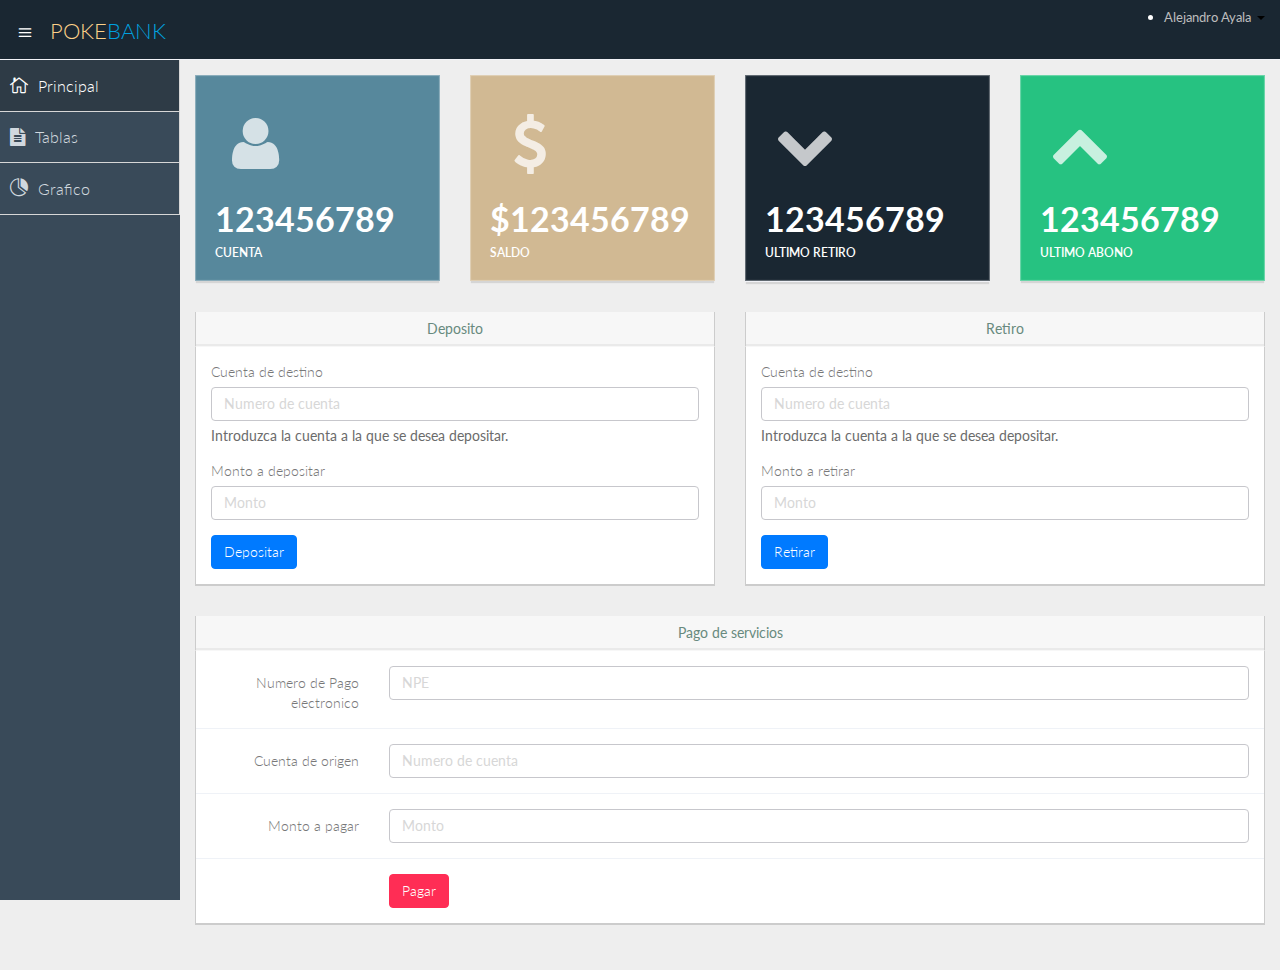
==== commit a476f5b9: "ACTUALIZADO 09/10" ====
--- a/index.html
+++ b/index.html
@@ -50,12 +50,8 @@
                         </a>
             <ul class="dropdown-menu extended logout">
               <div class="log-arrow-up"></div>
-              <li class="eborder-top">
-                <a href="#"><i class="icon_profile"></i> My Profile</a>
-              </li>
-
               <li>
-                <a href="login.html"><i class="icon_key_alt"></i> Log Out</a>
+                <a href="login.html"><i class="icon_key_alt"></i>CERRAR SESION</a>
               </li>
             </ul>
           </li>
@@ -74,19 +70,19 @@
           <li class="active">
             <a class="" href="index.html">
                           <i class="icon_house_alt"></i>
-                          <span>Dashboard</span>
+                          <span>Principal</span>
                       </a>
 
           <li>
             <a class="" href="widgets.html">
-                          <i class="icon_genius"></i>
-                          <span>Widgets</span>
+                          <i class="fa fa-file-text"></i>
+                          <span>Tablas</span>
                       </a>
           </li>
-          <li>
+          <li class="">
             <a class="" href="chart-chartjs.html">
                           <i class="icon_piechart"></i>
-                          <span>Charts</span>
+                          <span>Grafico</span>
 
                       </a>
 
@@ -157,15 +153,15 @@
               <div class="panel-body">
                 <form role="form">
                   <div class="form-group">
-                    <label for="exampleInputEmail1">Email address</label>
-                    <input type="email" class="form-control" id="exampleInputEmail1" placeholder="Enter email">
-                    <p class="help-block">Example block-level help text here.</p>
-                  </div>
-                  <div class="form-group">
-                    <label for="exampleInputPassword1">Password</label>
-                    <input type="password" class="form-control" id="exampleInputPassword1" placeholder="Password">
-                  </div>
-                  <button type="submit" class="btn btn-primary">Submit</button>
+                    <label for="exampleInputEmail1">Cuenta de destino</label>
+                    <input type="email" class="form-control" id="exampleInputEmail1" placeholder="Numero de cuenta">
+                    <p class="help-block">Introduzca la cuenta a la que se desea depositar.</p>
+                  </div>
+                  <div class="form-group">
+                    <label for="exampleInputPassword1">Monto a depositar</label>
+                    <input type="password" class="form-control" id="exampleInputPassword1" placeholder="Monto">
+                  </div>
+                  <button type="submit" class="btn btn-primary">Depositar</button>
                 </form>
 
               </div>
@@ -174,20 +170,20 @@
           <div class="col-lg-6">
             <section class="panel">
               <header class="panel-heading text-center">
-                Basic Forms
+                Retiro
               </header>
               <div class="panel-body">
                 <form role="form">
                   <div class="form-group">
-                    <label for="exampleInputEmail1">Email address</label>
-                    <input type="email" class="form-control" id="exampleInputEmail1" placeholder="Enter email">
-                    <p class="help-block">Example block-level help text here.</p>
-                  </div>
-                  <div class="form-group">
-                    <label for="exampleInputPassword1">Password</label>
-                    <input type="password" class="form-control" id="exampleInputPassword1" placeholder="Password">
-                  </div>
-                  <button type="submit" class="btn btn-primary">Submit</button>
+                    <label for="exampleInputEmail1">Cuenta de destino</label>
+                    <input type="email" class="form-control" id="exampleInputEmail1" placeholder="Numero de cuenta">
+                    <p class="help-block">Introduzca la cuenta a la que se desea depositar.</p>
+                  </div>
+                  <div class="form-group">
+                    <label for="exampleInputPassword1">Monto a retirar</label>
+                    <input type="password" class="form-control" id="exampleInputPassword1" placeholder="Monto">
+                  </div>
+                  <button type="submit" class="btn btn-primary">Retirar</button>
                 </form>
 
               </div>
@@ -196,36 +192,31 @@
         </div>
              <section class="panel">
               <header class="panel-heading text-center">
-                Deposito de fondos
+               Pago de servicios
               </header>
               <div class="panel-body">
                 <form class="form-horizontal" role="form">
                   <div class="form-group">
-                    <label for="inputEmail1" class="col-lg-2 control-label">Descripcion</label>
+                    <label for="inputEmail1" class="col-lg-2 control-label">Numero de Pago electronico</label>
                     <div class="col-lg-10">
-                      <input type="text" class="form-control" id="inputEmail1" placeholder="Concepto">
-                      <p class="help-block">Describe la transaccion brevemente.</p>
-                    </div>
-                  </div>
-                  <div class="form-group">
-                    <label for="inputPassword1" class="col-lg-2 control-label">Password</label>
+                      <input type="text" class="form-control" id="inputEmail1" placeholder="NPE">
+                    </div>
+                  </div>
+                  <div class="form-group">
+                    <label for="inputPassword1" class="col-lg-2 control-label">Cuenta de origen</label>
                     <div class="col-lg-10">
-                      <input type="password" class="form-control" id="inputPassword1" placeholder="Password">
-                      <p class="help-block">Describe la transaccion brevemente.</p>
+                      <input type="password" class="form-control" id="inputPassword1" placeholder="Numero de cuenta">
+                    </div>
+                  </div>
+                  <div class="form-group">
+                    <label for="inputPassword1" class="col-lg-2 control-label">Monto a pagar</label>
+                    <div class="col-lg-10">
+                      <input type="password" class="form-control" id="inputPassword1" placeholder="Monto">
                     </div>
                   </div>
                   <div class="form-group">
                     <div class="col-lg-offset-2 col-lg-10">
-                      <div class="checkbox">
-                        <label>
-                                                  <input type="checkbox"> Remember me
-                        </label>
-                      </div>
-                    </div>
-                  </div>
-                  <div class="form-group">
-                    <div class="col-lg-offset-2 col-lg-10">
-                      <button type="submit" class="btn btn-danger">Sign in</button>
+                      <button type="submit" class="btn btn-danger">Pagar</button>
                     </div>
                   </div>
                 </form>
